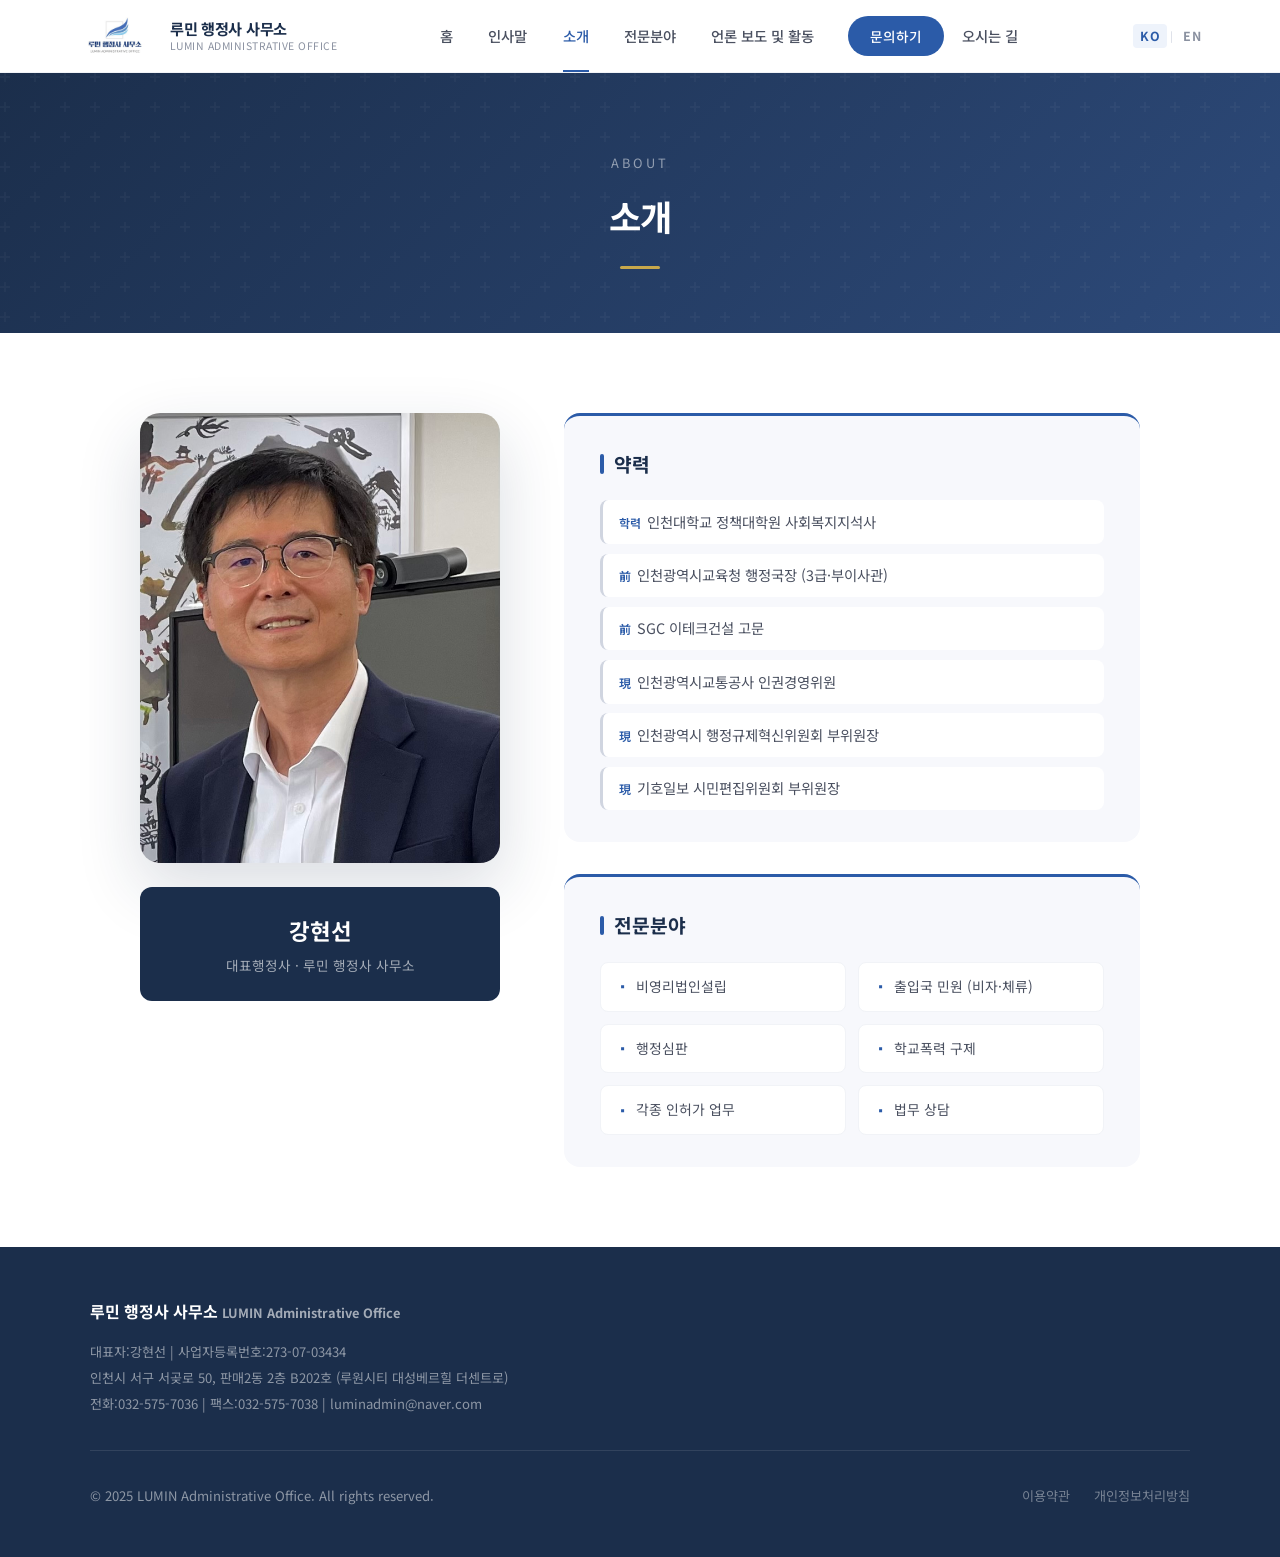
==== about.html @ 92b618f4 "Add files via upload" ====
<!DOCTYPE html><html lang="ko"><head><meta charset="UTF-8"><meta name="viewport" content="width=device-width,initial-scale=1.0">
<title>소개 — 루민 행정사 사무소</title><link rel="stylesheet" href="style.css">
<style>.lang-sw{display:flex;align-items:center;gap:3px;margin-left:.8rem}.lang-btn{background:none;border:none;cursor:pointer;font-family:'Noto Sans KR',sans-serif;font-size:.78rem;font-weight:700;letter-spacing:1px;color:var(--gray-500);padding:.2rem .4rem;border-radius:4px;transition:all .2s}.lang-btn:hover,.lang-btn.active{color:var(--blue);background:var(--blue-light)}.lang-div{color:var(--gray-300);font-size:.65rem}
.ab-sect{padding:5rem 2rem}.ab-inner{max-width:1000px;margin:0 auto}
.ab-grid{display:grid;grid-template-columns:360px 1fr;gap:4rem;align-items:start}
.ph-col{position:sticky;top:100px}
.ceo-photo{width:100%;border-radius:20px;box-shadow:0 24px 64px rgba(27,46,75,.16);display:block}
.ceo-nm{margin-top:1.5rem;text-align:center;padding:1.5rem;background:var(--navy);border-radius:12px;color:#fff}
.ceo-nm-name{font-size:1.4rem;font-weight:700}
.ceo-nm-pos{font-size:.85rem;color:rgba(255,255,255,.6);margin-top:.3rem}
.info-col{display:flex;flex-direction:column;gap:2rem}
.ib{background:var(--off-white);border-radius:16px;padding:2rem 2.25rem;border-top:3px solid var(--blue)}
.ib h3{font-size:1.2rem;font-weight:700;color:var(--navy);margin-bottom:1.25rem;display:flex;align-items:center;gap:.6rem}
.ib h3::before{content:'';display:inline-block;width:4px;height:1.2rem;background:var(--blue);border-radius:2px}
.cl{list-style:none;display:flex;flex-direction:column;gap:.6rem}
.cl li{padding:.6rem .75rem .6rem 1rem;background:#fff;border-radius:8px;font-size:.9rem;color:var(--gray-700);border-left:3px solid var(--gray-300);transition:border-color .2s}
.cl li:hover{border-left-color:var(--blue)}
.cl li .badge{font-size:.75rem;font-weight:600;color:var(--blue);margin-right:.4rem}
.sp-grid{display:grid;grid-template-columns:1fr 1fr;gap:.75rem}
.sp-item{background:#fff;border-radius:8px;padding:.75rem 1rem;font-size:.87rem;color:var(--gray-700);border:1px solid var(--gray-100);display:flex;align-items:center;gap:.5rem}
.sp-item::before{content:'▪';color:var(--blue);font-size:.7rem}
@media(max-width:900px){.ab-grid{grid-template-columns:1fr}.ph-col{position:static;max-width:320px;margin:0 auto}.sp-grid{grid-template-columns:1fr}}
</style></head><body>
<header class="header" id="header"><nav class="nav-wrap">
<a href="index.html" class="logo-link"><img src="[data-uri]" alt="루민" class="logo-img"><span class="logo-text">루민 행정사 사무소<span class="logo-sub">LUMIN ADMINISTRATIVE OFFICE</span></span></a>
<ul class="nav-list" id="navList"><li><a href="index.html" data-ko="홈" data-en="Home">홈</a></li>
<li><a href="greeting.html" data-ko="인사말" data-en="Greeting">인사말</a></li>
<li><a href="about.html" class="active" data-ko="소개" data-en="About">소개</a></li>
<li><a href="services.html" data-ko="전문분야" data-en="Services">전문분야</a></li>
<li><a href="news.html" data-ko="언론 보도 및 활동" data-en="News & Activities">언론 보도 및 활동</a></li>
<li><a href="contact.html" class="nav-cta" data-ko="문의하기" data-en="Contact">문의하기</a></li>
<li><a href="location.html" data-ko="오시는 길" data-en="Location">오시는 길</a></li>
</ul>
<div class="lang-sw"><button class="lang-btn active" data-lang="ko" onclick="setLang('ko')">KO</button><span class="lang-div">|</span><button class="lang-btn" data-lang="en" onclick="setLang('en')">EN</button></div>
<button class="mobile-btn" id="mobileBtn"><span></span><span></span><span></span></button>
</nav></header>
<div class="page-hero"><p class="page-hero-label">ABOUT</p><h1 data-ko="소개" data-en="About">소개</h1><div class="page-hero-line"></div></div>
<section class="ab-sect"><div class="ab-inner"><div class="ab-grid">
<div class="ph-col">
  <img src="[data-uri]" alt="강현선 대표행정사" class="ceo-photo">
  <div class="ceo-nm">
    <div class="ceo-nm-name" data-ko="강현선" data-en="Kang Hyeon-seon">강현선</div>
    <div class="ceo-nm-pos" data-ko="대표행정사 · 루민 행정사 사무소" data-en="Chief Administrative Officer · LUMIN Administrative Office">대표행정사 · 루민 행정사 사무소</div>
  </div>
</div>
<div class="info-col">
  <div class="ib">
    <h3 data-ko="약력" data-en="Career">약력</h3>
    <ul class="cl">
      <li><span class="badge" data-ko="학력" data-en="Edu">학력</span><span data-ko="인천대학교 정책대학원 사회복지지석사" data-en="M.S. in Social Welfare, Graduate School of Policy, Incheon National University">인천대학교 정책대학원 사회복지지석사</span></li>
      <li><span class="badge" data-ko="前" data-en="Former">前</span><span data-ko="인천광역시교육청 행정국장 (3급·부이사관)" data-en="Director of Administration, Incheon Metropolitan Office of Education (Grade 3)">인천광역시교육청 행정국장 (3급·부이사관)</span></li>
      <li><span class="badge" data-ko="前" data-en="Former">前</span><span data-ko="SGC 이테크건설 고문" data-en="Advisor, SGC E&amp;C Co., Ltd.">SGC 이테크건설 고문</span></li>
      <li><span class="badge" data-ko="現" data-en="Current">現</span><span data-ko="인천광역시교통공사 인권경영위원" data-en="Member, Human Rights Management Committee, Incheon Transit Corporation">인천광역시교통공사 인권경영위원</span></li>
      <li><span class="badge" data-ko="現" data-en="Current">現</span><span data-ko="인천광역시 행정규제혁신위원회 부위원장" data-en="Vice Chair, Incheon Metropolitan City Administrative Regulatory Reform Committee">인천광역시 행정규제혁신위원회 부위원장</span></li>
      <li><span class="badge" data-ko="現" data-en="Current">現</span><span data-ko="기호일보 시민편집위원회 부위원장" data-en="Vice Chair, Citizen Editorial Committee, Kiho Ilbo">기호일보 시민편집위원회 부위원장</span></li>
    </ul>
  </div>
  <div class="ib">
    <h3 data-ko="전문분야" data-en="Expertise">전문분야</h3>
    <div class="sp-grid">
      <div class="sp-item" data-ko="비영리법인설립" data-en="Non-Profit Corporation Setup">비영리법인설립</div>
      <div class="sp-item" data-ko="출입국 민원 (비자·체류)" data-en="Immigration Affairs (Visa &amp; Residency)">출입국 민원 (비자·체류)</div>
      <div class="sp-item" data-ko="행정심판" data-en="Administrative Appeals">행정심판</div>
      <div class="sp-item" data-ko="학교폭력 구제" data-en="School Violence Relief">학교폭력 구제</div>
      <div class="sp-item" data-ko="각종 인허가 업무" data-en="Permits &amp; Licenses">각종 인허가 업무</div>
      <div class="sp-item" data-ko="법무 상담" data-en="Legal Consultation">법무 상담</div>
    </div>
  </div>
</div>
</div></div></section>
<footer class="footer"><div class="footer-wrap"><div>
<div class="footer-logo">루민 행정사 사무소 <span style="font-size:.8rem;opacity:.6">LUMIN Administrative Office</span></div>
<div><span data-ko="대표자" data-en="CEO">대표자</span>:강현선&nbsp;|&nbsp;<span data-ko="사업자등록번호" data-en="Business Reg.">사업자등록번호</span>:273-07-03434</div>
<div>인천시 서구 서곶로 50, 판매2동 2층 B202호 (루원시티 대성베르힐 더센트로)</div>
<div><span data-ko="전화" data-en="Tel">전화</span>:032-575-7036&nbsp;|&nbsp;<span data-ko="팩스" data-en="Fax">팩스</span>:032-575-7038&nbsp;|&nbsp;luminadmin@naver.com</div>
</div></div>
<div class="footer-bottom"><span>© 2025 LUMIN Administrative Office. All rights reserved.</span>
<div class="footer-links"><a href="#" data-ko="이용약관" data-en="Terms of Use">이용약관</a><a href="#" data-ko="개인정보처리방침" data-en="Privacy Policy">개인정보처리방침</a></div></div></footer><script>var _lang=sessionStorage.getItem('lang')||'ko';
function setLang(lang){_lang=lang;sessionStorage.setItem('lang',lang);
document.querySelectorAll('[data-ko]').forEach(function(el){el.textContent=lang==='en'?(el.getAttribute('data-en')||el.getAttribute('data-ko')):el.getAttribute('data-ko');});
document.querySelectorAll('[data-ko-ph]').forEach(function(el){el.placeholder=lang==='en'?(el.getAttribute('data-en-ph')||''):el.getAttribute('data-ko-ph');});
document.querySelectorAll('.lang-btn').forEach(function(btn){btn.classList.toggle('active',btn.dataset.lang===lang);});
document.documentElement.lang=lang==='ko'?'ko':'en';}
document.addEventListener('DOMContentLoaded',function(){setLang(_lang);});
const _hdr=document.getElementById('header');const _mb=document.getElementById('mobileBtn');
if(_mb)_mb.addEventListener('click',function(){document.getElementById('navList').classList.toggle('open');});
window.addEventListener('scroll',function(){_hdr.classList.toggle('scrolled',window.scrollY>10);});</script>
</body></html>
---- style.css ----
@import url('https://fonts.googleapis.com/css2?family=Noto+Sans+KR:wght@300;400;500;600;700;900&family=Cormorant+Garamond:ital,wght@0,400;0,600;1,400&display=swap');

:root {
  --navy: #1B2E4B;
  --blue: #2B5BA8;
  --blue-mid: #3A6EC0;
  --blue-light: #EEF3FB;
  --gold: #C8A84B;
  --white: #FFFFFF;
  --off-white: #F7F8FC;
  --gray-100: #F1F3F7;
  --gray-300: #D0D5E0;
  --gray-500: #8A91A0;
  --gray-700: #4A5060;
  --text: #1E2330;
  --radius: 12px;
  --shadow-sm: 0 2px 12px rgba(27,46,75,0.07);
  --shadow-md: 0 8px 32px rgba(27,46,75,0.12);
  --shadow-lg: 0 20px 60px rgba(27,46,75,0.16);
  --transition: 0.3s cubic-bezier(0.4, 0, 0.2, 1);
}

*, *::before, *::after { margin: 0; padding: 0; box-sizing: border-box; }

html { scroll-behavior: smooth; }

body {
  font-family: 'Noto Sans KR', sans-serif;
  color: var(--text);
  background: var(--white);
  line-height: 1.7;
  -webkit-font-smoothing: antialiased;
}

a { text-decoration: none; color: inherit; }

/* ── HEADER ── */
.header {
  position: fixed; top: 0; left: 0; right: 0; z-index: 900;
  background: rgba(255,255,255,0.97);
  backdrop-filter: blur(16px);
  border-bottom: 1px solid var(--gray-100);
  transition: box-shadow var(--transition);
}
.header.scrolled { box-shadow: var(--shadow-sm); }

.nav-wrap {
  max-width: 1200px; margin: 0 auto;
  padding: 0 2rem;
  display: flex; align-items: center; justify-content: space-between;
  height: 72px;
}

.logo-link {
  display: flex; align-items: center; gap: 10px;
}
.logo-img { height: 38px; width: auto; }
.logo-text {
  font-size: 0.95rem; font-weight: 700;
  color: var(--navy); letter-spacing: -0.3px;
  line-height: 1.3;
}
.logo-sub {
  display: block; font-size: 0.65rem; font-weight: 400;
  color: var(--gray-500); letter-spacing: 0.5px;
}

.nav-list {
  display: flex; align-items: center; gap: 0; list-style: none;
}
.nav-list a {
  display: block; padding: 0 1.1rem;
  font-size: 0.9rem; font-weight: 500;
  color: var(--gray-700);
  transition: color var(--transition);
  position: relative; height: 72px; line-height: 72px;
}
.nav-list a::after {
  content: ''; position: absolute; bottom: 0; left: 1.1rem; right: 1.1rem;
  height: 2px; background: var(--blue);
  transform: scaleX(0); transition: transform var(--transition);
}
.nav-list a:hover, .nav-list a.active { color: var(--blue); }
.nav-list a:hover::after, .nav-list a.active::after { transform: scaleX(1); }

/* CTA button in nav */
.nav-cta {
  margin-left: 1rem;
  background: var(--blue) !important;
  color: var(--white) !important;
  padding: 0 1.4rem !important;
  height: 40px !important; line-height: 40px !important;
  border-radius: 20px !important;
  font-size: 0.85rem !important;
  transition: background var(--transition), transform var(--transition) !important;
}
.nav-cta::after { display: none !important; }
.nav-cta:hover { background: var(--navy) !important; transform: translateY(-1px) !important; }

/* Mobile toggle */
.mobile-btn {
  display: none; background: none; border: none;
  cursor: pointer; flex-direction: column; gap: 5px; padding: 4px;
}
.mobile-btn span {
  display: block; width: 24px; height: 2px;
  background: var(--navy); border-radius: 2px;
  transition: var(--transition);
}

/* ── PAGE HERO ── */
.page-hero {
  margin-top: 72px;
  background: linear-gradient(135deg, var(--navy) 0%, #2d4a7a 100%);
  padding: 5rem 2rem 4rem;
  text-align: center;
  position: relative; overflow: hidden;
}
.page-hero::before {
  content: '';
  position: absolute; inset: 0;
  background: url("data:image/svg+xml,%3Csvg width='60' height='60' viewBox='0 0 60 60' xmlns='http://www.w3.org/2000/svg'%3E%3Cg fill='none' fill-rule='evenodd'%3E%3Cg fill='%23ffffff' fill-opacity='0.03'%3E%3Cpath d='M36 34v-4h-2v4h-4v2h4v4h2v-4h4v-2h-4zm0-30V0h-2v4h-4v2h4v4h2V6h4V4h-4zM6 34v-4H4v4H0v2h4v4h2v-4h4v-2H6zM6 4V0H4v4H0v2h4v4h2V6h4V4H6z'/%3E%3C/g%3E%3C/g%3E%3C/svg%3E");
}
.page-hero-label {
  font-size: 0.8rem; letter-spacing: 3px; text-transform: uppercase;
  color: rgba(255,255,255,0.5); margin-bottom: 0.75rem;
}
.page-hero h1 {
  font-size: 2.2rem; font-weight: 700;
  color: var(--white); letter-spacing: -0.5px;
}
.page-hero-line {
  width: 40px; height: 3px;
  background: var(--gold);
  margin: 1.25rem auto 0; border-radius: 2px;
}

/* ── MAIN CONTAINER ── */
.container { max-width: 1100px; margin: 0 auto; padding: 0 2rem; }
.section { padding: 5rem 0; }
.section + .section { border-top: 1px solid var(--gray-100); }

.section-label {
  font-size: 0.75rem; letter-spacing: 3px; text-transform: uppercase;
  color: var(--blue); font-weight: 600; margin-bottom: 0.75rem;
}
.section-title {
  font-size: 1.9rem; font-weight: 700;
  color: var(--navy); letter-spacing: -0.5px; line-height: 1.3;
}
.section-desc {
  margin-top: 1rem; color: var(--gray-500); font-size: 1rem;
}

/* ── FOOTER ── */
.footer {
  background: var(--navy);
  color: rgba(255,255,255,0.5);
  padding: 3rem 2rem;
  font-size: 0.82rem;
  line-height: 2;
}
.footer-wrap {
  max-width: 1100px; margin: 0 auto;
  display: flex; flex-wrap: wrap;
  justify-content: space-between; align-items: flex-start;
  gap: 2rem;
}
.footer-logo { color: var(--white); font-weight: 700; font-size: 1rem; margin-bottom: 0.75rem; }
.footer-icons { display: flex; gap: 1rem; margin-top: 1rem; }
.footer-icons a {
  width: 36px; height: 36px; border-radius: 50%;
  border: 1px solid rgba(255,255,255,0.2);
  display: flex; align-items: center; justify-content: center;
  color: rgba(255,255,255,0.5); font-size: 0.9rem;
  transition: var(--transition);
}
.footer-icons a:hover { border-color: rgba(255,255,255,0.6); color: var(--white); }
.footer-bottom {
  max-width: 1100px; margin: 2rem auto 0;
  padding-top: 2rem; border-top: 1px solid rgba(255,255,255,0.1);
  display: flex; justify-content: space-between; flex-wrap: wrap; gap: 1rem;
}
.footer-links { display: flex; gap: 1.5rem; }
.footer-links a { color: rgba(255,255,255,0.4); transition: color var(--transition); }
.footer-links a:hover { color: var(--white); }

/* ── BUTTONS ── */
.btn {
  display: inline-flex; align-items: center; gap: 0.5rem;
  padding: 0.85rem 2rem; border-radius: 6px;
  font-weight: 600; font-size: 0.9rem;
  cursor: pointer; border: none;
  transition: all var(--transition); text-decoration: none;
}
.btn-primary { background: var(--blue); color: var(--white); }
.btn-primary:hover { background: var(--navy); transform: translateY(-2px); box-shadow: var(--shadow-md); }
.btn-outline { background: transparent; color: var(--blue); border: 2px solid var(--blue); }
.btn-outline:hover { background: var(--blue-light); }

/* ── CARD ── */
.card {
  background: var(--white);
  border: 1px solid var(--gray-100);
  border-radius: var(--radius);
  padding: 2rem;
  transition: all var(--transition);
}
.card:hover { box-shadow: var(--shadow-md); transform: translateY(-4px); }

/* ── DIVIDER ── */
.divider { height: 1px; background: var(--gray-100); margin: 0; }

/* ── RESPONSIVE ── */
@media (max-width: 768px) {
  .nav-list {
    position: fixed; top: 72px; left: 0; right: 0; bottom: 0;
    background: var(--white);
    flex-direction: column; align-items: flex-start;
    padding: 2rem;
    gap: 0; overflow-y: auto;
    transform: translateX(-100%); transition: transform var(--transition);
  }
  .nav-list.open { transform: translateX(0); }
  .nav-list a { height: auto; line-height: 1; padding: 1rem 0; font-size: 1rem; }
  .nav-list a::after { bottom: 0; left: 0; right: auto; width: 0; }
  .nav-cta { margin-left: 0 !important; margin-top: 1rem; }
  .mobile-btn { display: flex; }
  .page-hero h1 { font-size: 1.7rem; }
  .section-title { font-size: 1.5rem; }
}
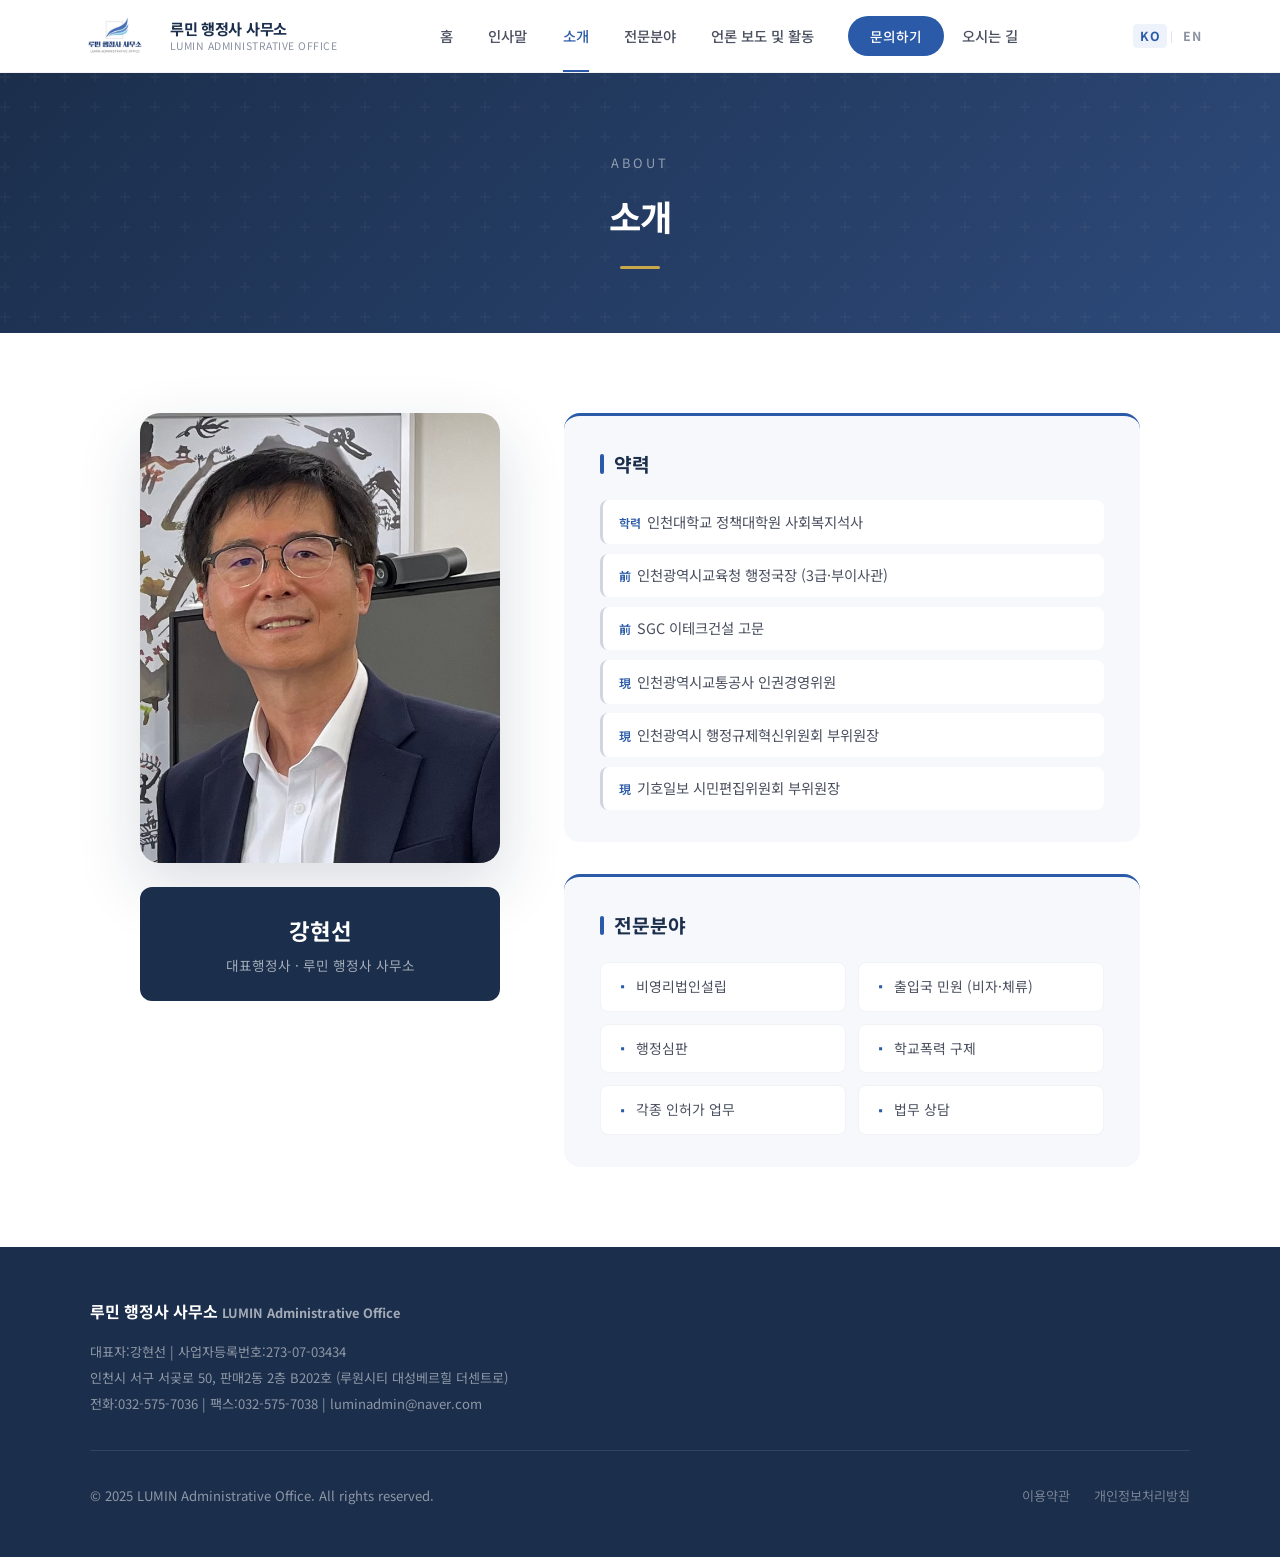
==== commit dca11adc: "Add files via upload" ====
--- a/about.html
+++ b/about.html
@@ -47,7 +47,7 @@
   <div class="ib">
     <h3 data-ko="약력" data-en="Career">약력</h3>
     <ul class="cl">
-      <li><span class="badge" data-ko="학력" data-en="Edu">학력</span><span data-ko="인천대학교 정책대학원 사회복지지석사" data-en="M.S. in Social Welfare, Graduate School of Policy, Incheon National University">인천대학교 정책대학원 사회복지지석사</span></li>
+      <li><span class="badge" data-ko="학력" data-en="Edu">학력</span><span data-ko="인천대학교 정책대학원 사회복지석사" data-en="M.S. in Social Welfare, Graduate School of Policy, Incheon National University">인천대학교 정책대학원 사회복지석사</span></li>
       <li><span class="badge" data-ko="前" data-en="Former">前</span><span data-ko="인천광역시교육청 행정국장 (3급·부이사관)" data-en="Director of Administration, Incheon Metropolitan Office of Education (Grade 3)">인천광역시교육청 행정국장 (3급·부이사관)</span></li>
       <li><span class="badge" data-ko="前" data-en="Former">前</span><span data-ko="SGC 이테크건설 고문" data-en="Advisor, SGC E&amp;C Co., Ltd.">SGC 이테크건설 고문</span></li>
       <li><span class="badge" data-ko="現" data-en="Current">現</span><span data-ko="인천광역시교통공사 인권경영위원" data-en="Member, Human Rights Management Committee, Incheon Transit Corporation">인천광역시교통공사 인권경영위원</span></li>
@@ -61,7 +61,7 @@
       <div class="sp-item" data-ko="비영리법인설립" data-en="Non-Profit Corporation Setup">비영리법인설립</div>
       <div class="sp-item" data-ko="출입국 민원 (비자·체류)" data-en="Immigration Affairs (Visa &amp; Residency)">출입국 민원 (비자·체류)</div>
       <div class="sp-item" data-ko="행정심판" data-en="Administrative Appeals">행정심판</div>
-      <div class="sp-item" data-ko="학교폭력 구제" data-en="School Violence Relief">학교폭력 구제</div>
+      <div class="sp-item" data-ko="학교폭력 구제" data-en="School Violence Prevention and Support">학교폭력 구제</div>
       <div class="sp-item" data-ko="각종 인허가 업무" data-en="Permits &amp; Licenses">각종 인허가 업무</div>
       <div class="sp-item" data-ko="법무 상담" data-en="Legal Consultation">법무 상담</div>
     </div>
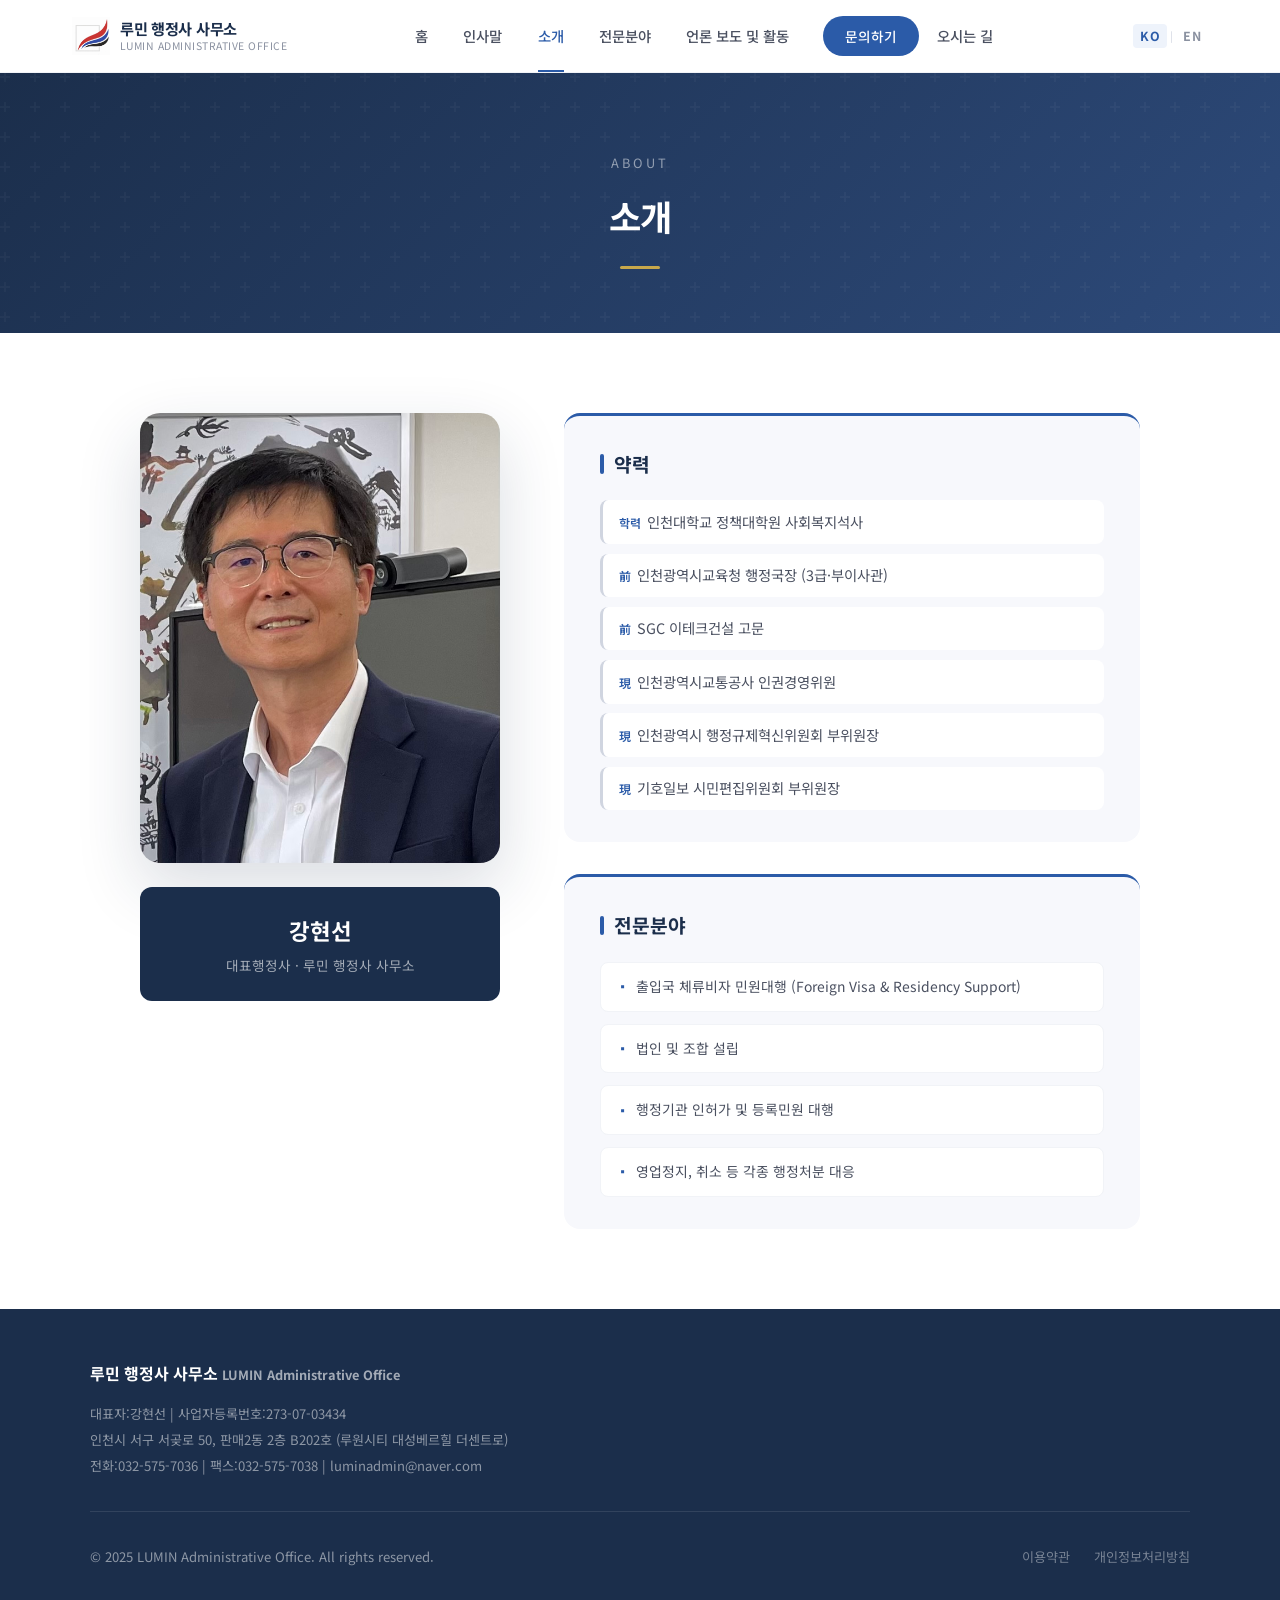
==== commit 57d671f8: "Add files via upload" ====
--- a/about.html
+++ b/about.html
@@ -16,13 +16,13 @@
 .cl li{padding:.6rem .75rem .6rem 1rem;background:#fff;border-radius:8px;font-size:.9rem;color:var(--gray-700);border-left:3px solid var(--gray-300);transition:border-color .2s}
 .cl li:hover{border-left-color:var(--blue)}
 .cl li .badge{font-size:.75rem;font-weight:600;color:var(--blue);margin-right:.4rem}
-.sp-grid{display:grid;grid-template-columns:1fr 1fr;gap:.75rem}
+.sp-grid{display:grid;grid-template-columns:1fr;gap:.75rem}
 .sp-item{background:#fff;border-radius:8px;padding:.75rem 1rem;font-size:.87rem;color:var(--gray-700);border:1px solid var(--gray-100);display:flex;align-items:center;gap:.5rem}
 .sp-item::before{content:'▪';color:var(--blue);font-size:.7rem}
 @media(max-width:900px){.ab-grid{grid-template-columns:1fr}.ph-col{position:static;max-width:320px;margin:0 auto}.sp-grid{grid-template-columns:1fr}}
 </style></head><body>
 <header class="header" id="header"><nav class="nav-wrap">
-<a href="index.html" class="logo-link"><img src="[data-uri]" alt="루민" class="logo-img"><span class="logo-text">루민 행정사 사무소<span class="logo-sub">LUMIN ADMINISTRATIVE OFFICE</span></span></a>
+<a href="index.html" class="logo-link"><img src="[data-uri]" alt="루민" class="logo-img"><span class="logo-text">루민 행정사 사무소<span class="logo-sub">LUMIN ADMINISTRATIVE OFFICE</span></span></a>
 <ul class="nav-list" id="navList"><li><a href="index.html" data-ko="홈" data-en="Home">홈</a></li>
 <li><a href="greeting.html" data-ko="인사말" data-en="Greeting">인사말</a></li>
 <li><a href="about.html" class="active" data-ko="소개" data-en="About">소개</a></li>
@@ -58,12 +58,12 @@
   <div class="ib">
     <h3 data-ko="전문분야" data-en="Expertise">전문분야</h3>
     <div class="sp-grid">
-      <div class="sp-item" data-ko="비영리법인설립" data-en="Non-Profit Corporation Setup">비영리법인설립</div>
-      <div class="sp-item" data-ko="출입국 민원 (비자·체류)" data-en="Immigration Affairs (Visa &amp; Residency)">출입국 민원 (비자·체류)</div>
-      <div class="sp-item" data-ko="행정심판" data-en="Administrative Appeals">행정심판</div>
-      <div class="sp-item" data-ko="학교폭력 구제" data-en="School Violence Prevention and Support">학교폭력 구제</div>
-      <div class="sp-item" data-ko="각종 인허가 업무" data-en="Permits &amp; Licenses">각종 인허가 업무</div>
-      <div class="sp-item" data-ko="법무 상담" data-en="Legal Consultation">법무 상담</div>
+<div class="sp-item" data-ko="출입국 체류비자 민원대행 (Foreign Visa &amp; Residency Support)" data-en="Immigration &amp; Residency Visa Affairs (Foreign Visa &amp; Residency Support)">출입국 체류비자 민원대행 (Foreign Visa &amp; Residency Support)</div>
+<div class="sp-item" data-ko="법인 및 조합 설립" data-en="Corporate &amp; Cooperative Establishment">법인 및 조합 설립</div>
+<div class="sp-item" data-ko="행정기관 인허가 및 등록민원 대행" data-en="Government Permits, Licensing &amp; Registration">행정기관 인허가 및 등록민원 대행</div>
+<div class="sp-item" data-ko="영업정지, 취소 등 각종 행정처분 대응" data-en="Response to Administrative Dispositions (Business Suspension, Revocation, etc.)">영업정지, 취소 등 각종 행정처분 대응</div>
+</div>
+    </div>
     </div>
   </div>
 </div>
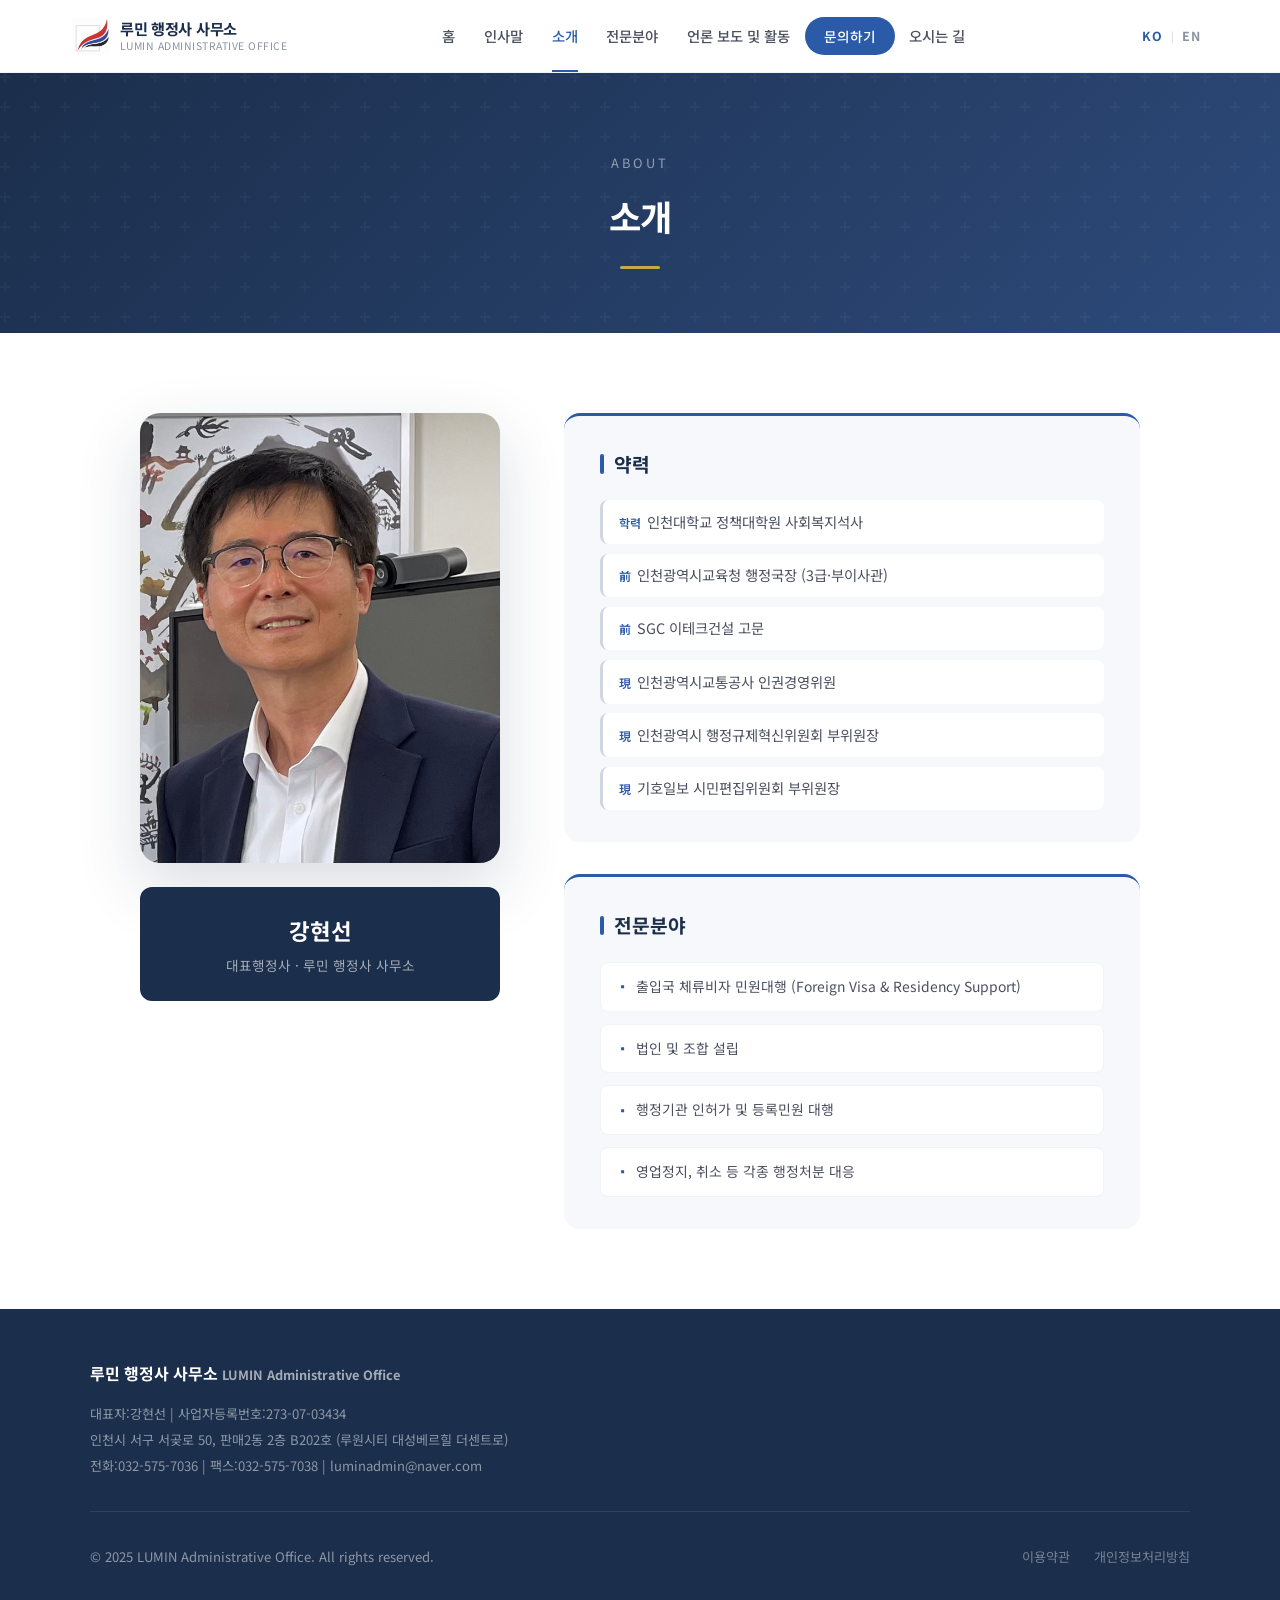
==== commit 7bca8a5f: "Add files via upload" ====
--- a/about.html
+++ b/about.html
@@ -1,7 +1,6 @@
 <!DOCTYPE html><html lang="ko"><head><meta charset="UTF-8"><meta name="viewport" content="width=device-width,initial-scale=1.0">
 <title>소개 — 루민 행정사 사무소</title><link rel="stylesheet" href="style.css">
-<style>.lang-sw{display:flex;align-items:center;gap:3px;margin-left:.8rem}.lang-btn{background:none;border:none;cursor:pointer;font-family:'Noto Sans KR',sans-serif;font-size:.78rem;font-weight:700;letter-spacing:1px;color:var(--gray-500);padding:.2rem .4rem;border-radius:4px;transition:all .2s}.lang-btn:hover,.lang-btn.active{color:var(--blue);background:var(--blue-light)}.lang-div{color:var(--gray-300);font-size:.65rem}
-.ab-sect{padding:5rem 2rem}.ab-inner{max-width:1000px;margin:0 auto}
+<style>.ab-sect{padding:5rem 2rem}.ab-inner{max-width:1000px;margin:0 auto}
 .ab-grid{display:grid;grid-template-columns:360px 1fr;gap:4rem;align-items:start}
 .ph-col{position:sticky;top:100px}
 .ceo-photo{width:100%;border-radius:20px;box-shadow:0 24px 64px rgba(27,46,75,.16);display:block}
@@ -20,6 +19,24 @@
 .sp-item{background:#fff;border-radius:8px;padding:.75rem 1rem;font-size:.87rem;color:var(--gray-700);border:1px solid var(--gray-100);display:flex;align-items:center;gap:.5rem}
 .sp-item::before{content:'▪';color:var(--blue);font-size:.7rem}
 @media(max-width:900px){.ab-grid{grid-template-columns:1fr}.ph-col{position:static;max-width:320px;margin:0 auto}.sp-grid{grid-template-columns:1fr}}
+
+/* ── nav 위치 고정 ── */
+.nav-wrap{display:flex;align-items:center;height:72px;padding:0 2rem;max-width:1200px;margin:0 auto}
+.logo-link{flex-shrink:0}
+.nav-list{display:flex;align-items:center;gap:0;list-style:none;flex:1;justify-content:center}
+.nav-list a{white-space:nowrap;padding:0 0.9rem;height:72px;line-height:72px;display:block;font-size:.9rem;font-weight:500;color:var(--gray-700);transition:color .3s;position:relative;text-decoration:none}
+.nav-list a::after{content:'';position:absolute;bottom:0;left:.9rem;right:.9rem;height:2px;background:var(--blue);transform:scaleX(0);transition:transform .3s}
+.nav-list a:hover,.nav-list a.active{color:var(--blue)}
+.nav-list a:hover::after,.nav-list a.active::after{transform:scaleX(1)}
+.nav-cta{flex-shrink:0;margin-left:0;background:var(--blue)!important;color:var(--white)!important;padding:0 1.2rem!important;height:38px!important;line-height:38px!important;border-radius:20px!important;font-size:.85rem!important;transition:background .3s,transform .3s!important;white-space:nowrap}
+.nav-cta::after{display:none!important}
+.nav-cta:hover{background:var(--navy)!important;transform:translateY(-1px)!important}
+.lang-sw{display:flex;align-items:center;gap:4px;flex-shrink:0;margin-left:1rem;width:4.5rem;justify-content:center;position:relative;z-index:10}
+.lang-btn{background:none;border:none;cursor:pointer;font-family:'Noto Sans KR',sans-serif;font-size:.78rem;font-weight:700;letter-spacing:1px;color:var(--gray-500);padding:.2rem 0;border-radius:4px;transition:color .2s;width:1.8rem;text-align:center}
+.lang-btn:hover{color:var(--blue)}
+.lang-btn.active{color:var(--blue)}
+.lang-div{color:var(--gray-300);font-size:.65rem}
+
 </style></head><body>
 <header class="header" id="header"><nav class="nav-wrap">
 <a href="index.html" class="logo-link"><img src="[data-uri]" alt="루민" class="logo-img"><span class="logo-text">루민 행정사 사무소<span class="logo-sub">LUMIN ADMINISTRATIVE OFFICE</span></span></a>
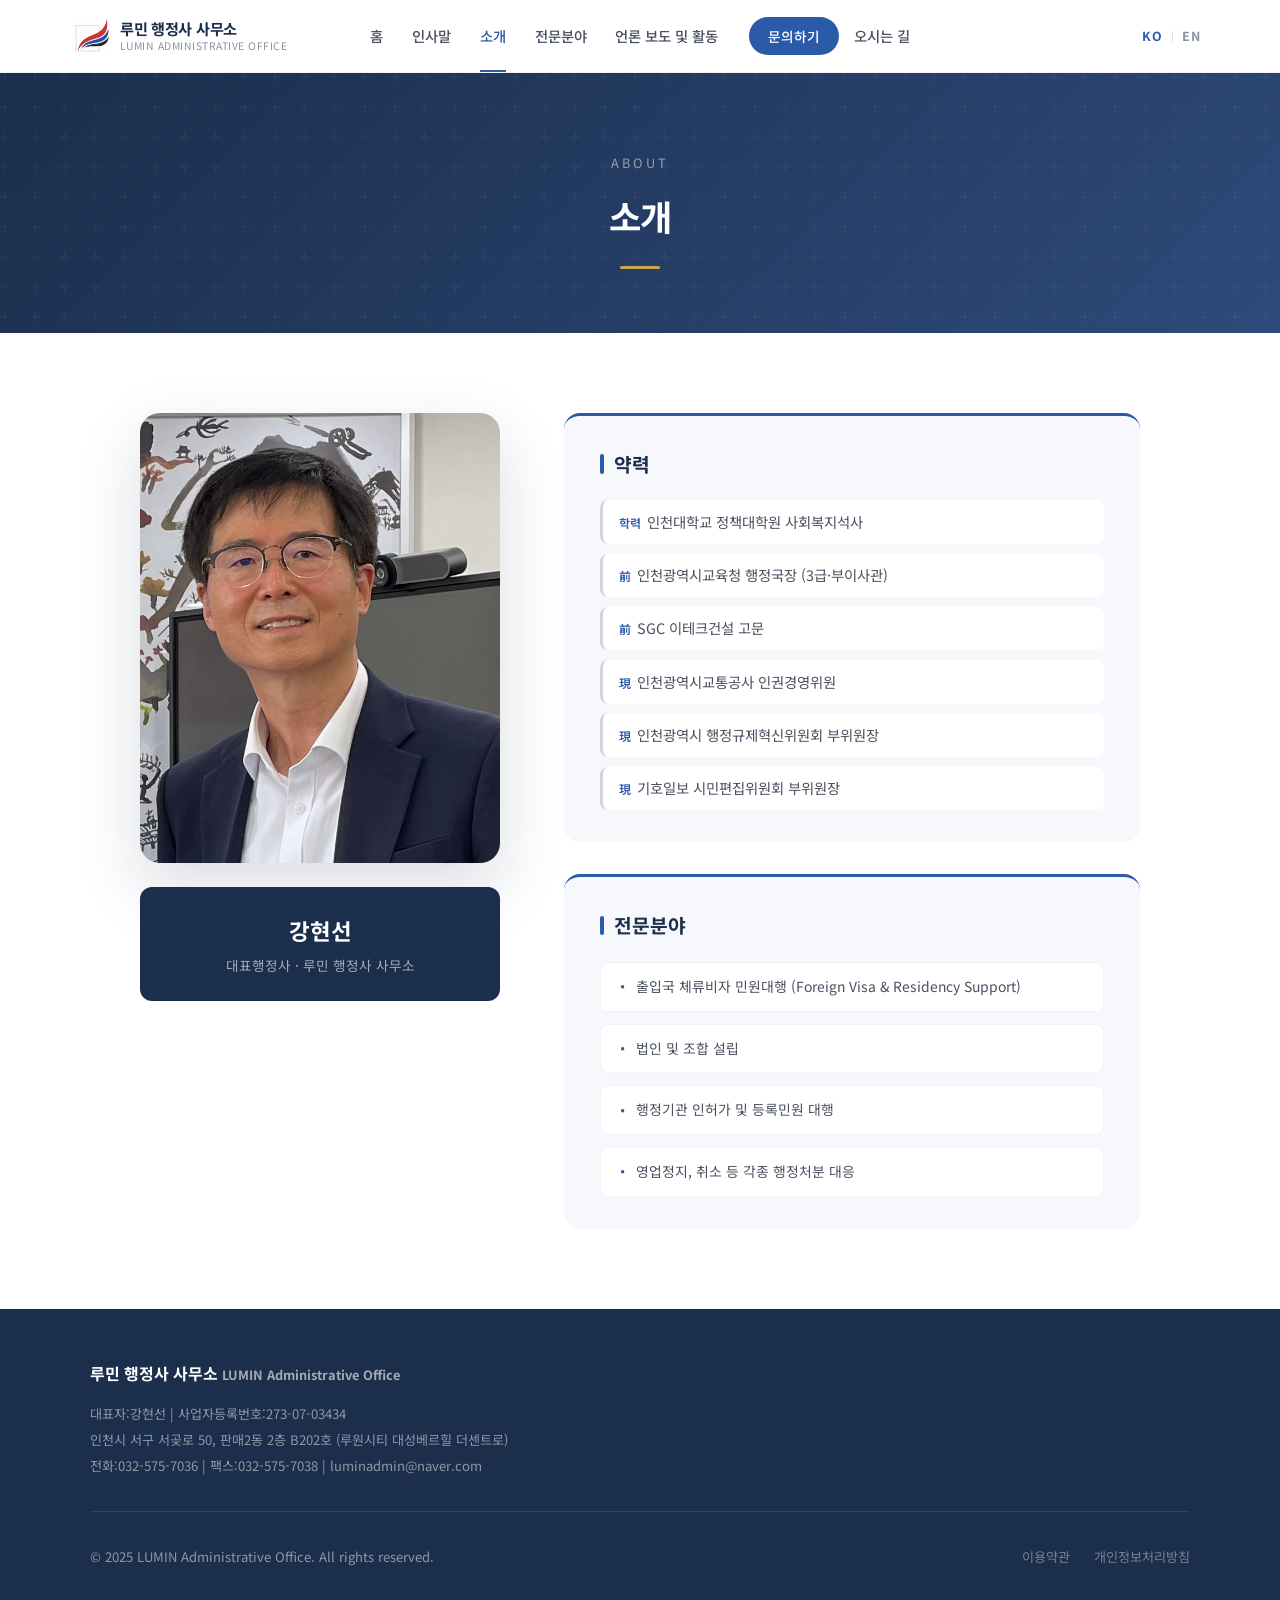
==== commit 7d2b7832: "Add files via upload" ====
--- a/about.html
+++ b/about.html
@@ -20,44 +20,122 @@
 .sp-item::before{content:'▪';color:var(--blue);font-size:.7rem}
 @media(max-width:900px){.ab-grid{grid-template-columns:1fr}.ph-col{position:static;max-width:320px;margin:0 auto}.sp-grid{grid-template-columns:1fr}}
 
-/* ── nav 위치 고정 ── */
-.nav-wrap{display:flex;align-items:center;height:72px;padding:0 2rem;max-width:1200px;margin:0 auto}
-.logo-link{flex-shrink:0}
-.nav-list{display:flex;align-items:center;gap:0;list-style:none;flex:1;justify-content:center}
-.nav-list a{white-space:nowrap;padding:0 0.9rem;height:72px;line-height:72px;display:block;font-size:.9rem;font-weight:500;color:var(--gray-700);transition:color .3s;position:relative;text-decoration:none}
+/* ── NAV CSS ── */
+.nav-wrap{display:flex;align-items:center;height:72px;padding:0 2rem;max-width:1200px;margin:0 auto;position:relative}
+.logo-link{flex-shrink:0;z-index:2;text-decoration:none;display:flex;align-items:center;gap:10px}
+.logo-img{height:38px;width:auto}
+.logo-text{font-size:.95rem;font-weight:700;color:var(--navy);letter-spacing:-.3px;line-height:1.3}
+.logo-sub{display:block;font-size:.65rem;font-weight:400;color:var(--gray-500);letter-spacing:.5px}
+
+/* PC: 메뉴 중앙 고정 */
+.nav-list{position:absolute;left:50%;transform:translateX(-50%);display:flex;align-items:center;list-style:none;z-index:1}
+.nav-list a{white-space:nowrap;padding:0 .9rem;height:72px;line-height:72px;display:block;font-size:.9rem;font-weight:500;color:var(--gray-700);transition:color .3s;position:relative;text-decoration:none}
 .nav-list a::after{content:'';position:absolute;bottom:0;left:.9rem;right:.9rem;height:2px;background:var(--blue);transform:scaleX(0);transition:transform .3s}
 .nav-list a:hover,.nav-list a.active{color:var(--blue)}
 .nav-list a:hover::after,.nav-list a.active::after{transform:scaleX(1)}
-.nav-cta{flex-shrink:0;margin-left:0;background:var(--blue)!important;color:var(--white)!important;padding:0 1.2rem!important;height:38px!important;line-height:38px!important;border-radius:20px!important;font-size:.85rem!important;transition:background .3s,transform .3s!important;white-space:nowrap}
+.nav-cta{background:var(--blue)!important;color:#fff!important;padding:0 1.2rem!important;height:38px!important;line-height:38px!important;border-radius:20px!important;font-size:.85rem!important;white-space:nowrap;display:inline-block;transition:background .3s!important}
 .nav-cta::after{display:none!important}
-.nav-cta:hover{background:var(--navy)!important;transform:translateY(-1px)!important}
-.lang-sw{display:flex;align-items:center;gap:4px;flex-shrink:0;margin-left:1rem;width:4.5rem;justify-content:center;position:relative;z-index:10}
+.nav-cta:hover{background:var(--navy)!important}
+
+/* KO/EN */
+.lang-sw{display:flex;align-items:center;gap:4px;margin-left:auto;flex-shrink:0;z-index:2;width:4.5rem;justify-content:center}
 .lang-btn{background:none;border:none;cursor:pointer;font-family:'Noto Sans KR',sans-serif;font-size:.78rem;font-weight:700;letter-spacing:1px;color:var(--gray-500);padding:.2rem 0;border-radius:4px;transition:color .2s;width:1.8rem;text-align:center}
-.lang-btn:hover{color:var(--blue)}
-.lang-btn.active{color:var(--blue)}
+.lang-btn:hover,.lang-btn.active{color:var(--blue)}
 .lang-div{color:var(--gray-300);font-size:.65rem}
 
+/* 햄버거 버튼 - PC에서 숨김 */
+.mobile-btn{display:none;background:none;border:none;cursor:pointer;flex-direction:column;gap:5px;padding:6px;z-index:2;flex-shrink:0;margin-left:.5rem}
+.mobile-btn span{display:block;width:24px;height:2px;background:var(--navy);border-radius:2px;transition:all .3s}
+
+/* ── 모바일 (768px 이하) ── */
+@media(max-width:768px){
+  /* 햄버거 버튼 표시 */
+  .mobile-btn{display:flex!important}
+
+  /* 메뉴: 화면 전체 오버레이 */
+  .nav-list{
+    position:fixed!important;
+    top:72px;left:0;right:0;bottom:0;
+    width:100vw;height:calc(100vh - 72px);
+    transform:translateX(-100%)!important;
+    background:#fff;
+    flex-direction:column;align-items:stretch;
+    padding:0;gap:0;
+    overflow-y:auto;
+    transition:transform .3s ease;
+    z-index:500;
+  }
+  .nav-list.open{transform:translateX(0)!important}
+
+  /* 메뉴 항목: 크고 탭하기 쉽게 */
+  .nav-list li{border-bottom:1px solid var(--gray-100)}
+  .nav-list a{
+    height:auto!important;
+    line-height:1!important;
+    padding:1.4rem 2rem!important;
+    font-size:1.1rem!important;
+    font-weight:500!important;
+    white-space:normal!important;
+    display:block!important;
+    width:100%!important;
+  }
+  .nav-list a::after{display:none!important}
+  .nav-list a.active{color:var(--blue);background:var(--blue-light)}
+
+  /* 문의하기 - 다른 메뉴 항목과 동일하게 */
+  .nav-cta{
+    background:none!important;
+    color:var(--gray-700)!important;
+    padding:1.4rem 2rem!important;
+    height:auto!important;
+    line-height:1!important;
+    border-radius:0!important;
+    font-size:1.1rem!important;
+    font-weight:500!important;
+    text-align:left!important;
+    display:block!important;
+    width:100%!important;
+    margin:0!important;
+  }
+  .nav-cta:hover{background:none!important;transform:none!important;color:var(--blue)!important;}
+
+  /* PC nav 숨김 (absolute 포지션 해제됨) */
+  .nav-list{position:fixed!important;left:0!important;transform:translateX(-100%)!important}
+}
+
 </style></head><body>
-<header class="header" id="header"><nav class="nav-wrap">
-<a href="index.html" class="logo-link"><img src="[data-uri]" alt="루민" class="logo-img"><span class="logo-text">루민 행정사 사무소<span class="logo-sub">LUMIN ADMINISTRATIVE OFFICE</span></span></a>
-<ul class="nav-list" id="navList"><li><a href="index.html" data-ko="홈" data-en="Home">홈</a></li>
-<li><a href="greeting.html" data-ko="인사말" data-en="Greeting">인사말</a></li>
-<li><a href="about.html" class="active" data-ko="소개" data-en="About">소개</a></li>
-<li><a href="services.html" data-ko="전문분야" data-en="Services">전문분야</a></li>
-<li><a href="news.html" data-ko="언론 보도 및 활동" data-en="News & Activities">언론 보도 및 활동</a></li>
-<li><a href="contact.html" class="nav-cta" data-ko="문의하기" data-en="Contact">문의하기</a></li>
-<li><a href="location.html" data-ko="오시는 길" data-en="Location">오시는 길</a></li>
-</ul>
-<div class="lang-sw"><button class="lang-btn active" data-lang="ko" onclick="setLang('ko')">KO</button><span class="lang-div">|</span><button class="lang-btn" data-lang="en" onclick="setLang('en')">EN</button></div>
-<button class="mobile-btn" id="mobileBtn"><span></span><span></span><span></span></button>
-</nav></header>
+<header class="header" id="header">
+<nav class="nav-wrap">
+  <a href="index.html" class="logo-link">
+    <img src="[data-uri]" alt="루민 행정사 사무소" class="logo-img">
+    <span class="logo-text">루민 행정사 사무소<span class="logo-sub">LUMIN ADMINISTRATIVE OFFICE</span></span>
+  </a>
+  <ul class="nav-list" id="navList">
+    <li><a href="index.html" data-ko="홈" data-en="Home">홈</a></li>
+    <li><a href="greeting.html" data-ko="인사말" data-en="Greeting">인사말</a></li>
+    <li><a href="about.html" class="active" data-ko="소개" data-en="About">소개</a></li>
+    <li><a href="services.html" data-ko="전문분야" data-en="Services">전문분야</a></li>
+    <li><a href="news.html" data-ko="언론 보도 및 활동" data-en="News & Activities">언론 보도 및 활동</a></li>
+    <li><a href="contact.html" class="nav-cta" data-ko="문의하기" data-en="Contact">문의하기</a></li>
+    <li><a href="location.html" data-ko="오시는 길" data-en="Location">오시는 길</a></li>
+  </ul>
+  <div class="lang-sw">
+    <button class="lang-btn active" data-lang="ko" onclick="setLang('ko')">KO</button>
+    <span class="lang-div">|</span>
+    <button class="lang-btn" data-lang="en" onclick="setLang('en')">EN</button>
+  </div>
+  <button class="mobile-btn" id="mobileBtn" aria-label="메뉴">
+    <span></span><span></span><span></span>
+  </button>
+</nav>
+</header>
 <div class="page-hero"><p class="page-hero-label">ABOUT</p><h1 data-ko="소개" data-en="About">소개</h1><div class="page-hero-line"></div></div>
 <section class="ab-sect"><div class="ab-inner"><div class="ab-grid">
 <div class="ph-col">
   <img src="[data-uri]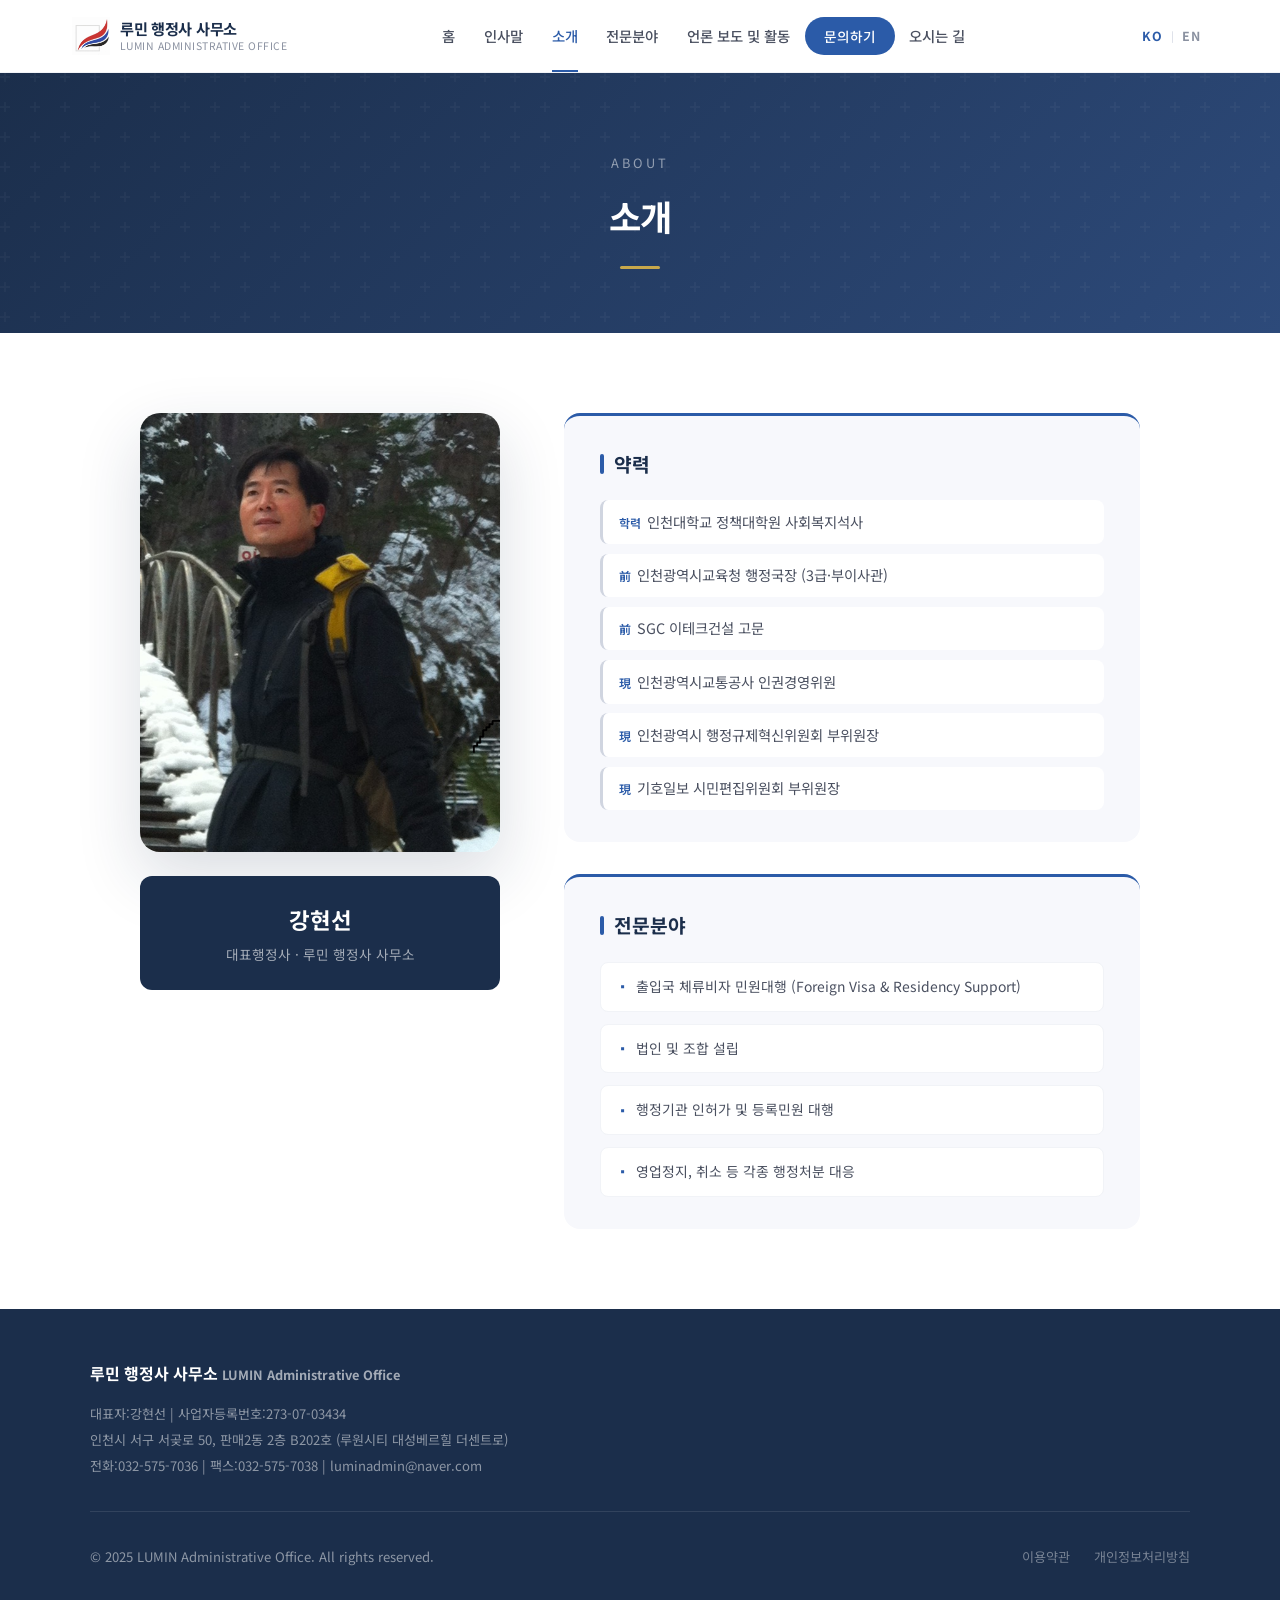
==== commit c811c750: "Add files via upload" ====
--- a/about.html
+++ b/about.html
@@ -20,122 +20,44 @@
 .sp-item::before{content:'▪';color:var(--blue);font-size:.7rem}
 @media(max-width:900px){.ab-grid{grid-template-columns:1fr}.ph-col{position:static;max-width:320px;margin:0 auto}.sp-grid{grid-template-columns:1fr}}
 
-/* ── NAV CSS ── */
-.nav-wrap{display:flex;align-items:center;height:72px;padding:0 2rem;max-width:1200px;margin:0 auto;position:relative}
-.logo-link{flex-shrink:0;z-index:2;text-decoration:none;display:flex;align-items:center;gap:10px}
-.logo-img{height:38px;width:auto}
-.logo-text{font-size:.95rem;font-weight:700;color:var(--navy);letter-spacing:-.3px;line-height:1.3}
-.logo-sub{display:block;font-size:.65rem;font-weight:400;color:var(--gray-500);letter-spacing:.5px}
-
-/* PC: 메뉴 중앙 고정 */
-.nav-list{position:absolute;left:50%;transform:translateX(-50%);display:flex;align-items:center;list-style:none;z-index:1}
-.nav-list a{white-space:nowrap;padding:0 .9rem;height:72px;line-height:72px;display:block;font-size:.9rem;font-weight:500;color:var(--gray-700);transition:color .3s;position:relative;text-decoration:none}
+/* ── nav 위치 고정 ── */
+.nav-wrap{display:flex;align-items:center;height:72px;padding:0 2rem;max-width:1200px;margin:0 auto}
+.logo-link{flex-shrink:0}
+.nav-list{display:flex;align-items:center;gap:0;list-style:none;flex:1;justify-content:center}
+.nav-list a{white-space:nowrap;padding:0 0.9rem;height:72px;line-height:72px;display:block;font-size:.9rem;font-weight:500;color:var(--gray-700);transition:color .3s;position:relative;text-decoration:none}
 .nav-list a::after{content:'';position:absolute;bottom:0;left:.9rem;right:.9rem;height:2px;background:var(--blue);transform:scaleX(0);transition:transform .3s}
 .nav-list a:hover,.nav-list a.active{color:var(--blue)}
 .nav-list a:hover::after,.nav-list a.active::after{transform:scaleX(1)}
-.nav-cta{background:var(--blue)!important;color:#fff!important;padding:0 1.2rem!important;height:38px!important;line-height:38px!important;border-radius:20px!important;font-size:.85rem!important;white-space:nowrap;display:inline-block;transition:background .3s!important}
+.nav-cta{flex-shrink:0;margin-left:0;background:var(--blue)!important;color:var(--white)!important;padding:0 1.2rem!important;height:38px!important;line-height:38px!important;border-radius:20px!important;font-size:.85rem!important;transition:background .3s,transform .3s!important;white-space:nowrap}
 .nav-cta::after{display:none!important}
-.nav-cta:hover{background:var(--navy)!important}
-
-/* KO/EN */
-.lang-sw{display:flex;align-items:center;gap:4px;margin-left:auto;flex-shrink:0;z-index:2;width:4.5rem;justify-content:center}
+.nav-cta:hover{background:var(--navy)!important;transform:translateY(-1px)!important}
+.lang-sw{display:flex;align-items:center;gap:4px;flex-shrink:0;margin-left:1rem;width:4.5rem;justify-content:center;position:relative;z-index:10}
 .lang-btn{background:none;border:none;cursor:pointer;font-family:'Noto Sans KR',sans-serif;font-size:.78rem;font-weight:700;letter-spacing:1px;color:var(--gray-500);padding:.2rem 0;border-radius:4px;transition:color .2s;width:1.8rem;text-align:center}
-.lang-btn:hover,.lang-btn.active{color:var(--blue)}
+.lang-btn:hover{color:var(--blue)}
+.lang-btn.active{color:var(--blue)}
 .lang-div{color:var(--gray-300);font-size:.65rem}
 
-/* 햄버거 버튼 - PC에서 숨김 */
-.mobile-btn{display:none;background:none;border:none;cursor:pointer;flex-direction:column;gap:5px;padding:6px;z-index:2;flex-shrink:0;margin-left:.5rem}
-.mobile-btn span{display:block;width:24px;height:2px;background:var(--navy);border-radius:2px;transition:all .3s}
-
-/* ── 모바일 (768px 이하) ── */
-@media(max-width:768px){
-  /* 햄버거 버튼 표시 */
-  .mobile-btn{display:flex!important}
-
-  /* 메뉴: 화면 전체 오버레이 */
-  .nav-list{
-    position:fixed!important;
-    top:72px;left:0;right:0;bottom:0;
-    width:100vw;height:calc(100vh - 72px);
-    transform:translateX(-100%)!important;
-    background:#fff;
-    flex-direction:column;align-items:stretch;
-    padding:0;gap:0;
-    overflow-y:auto;
-    transition:transform .3s ease;
-    z-index:500;
-  }
-  .nav-list.open{transform:translateX(0)!important}
-
-  /* 메뉴 항목: 크고 탭하기 쉽게 */
-  .nav-list li{border-bottom:1px solid var(--gray-100)}
-  .nav-list a{
-    height:auto!important;
-    line-height:1!important;
-    padding:1.4rem 2rem!important;
-    font-size:1.1rem!important;
-    font-weight:500!important;
-    white-space:normal!important;
-    display:block!important;
-    width:100%!important;
-  }
-  .nav-list a::after{display:none!important}
-  .nav-list a.active{color:var(--blue);background:var(--blue-light)}
-
-  /* 문의하기 - 다른 메뉴 항목과 동일하게 */
-  .nav-cta{
-    background:none!important;
-    color:var(--gray-700)!important;
-    padding:1.4rem 2rem!important;
-    height:auto!important;
-    line-height:1!important;
-    border-radius:0!important;
-    font-size:1.1rem!important;
-    font-weight:500!important;
-    text-align:left!important;
-    display:block!important;
-    width:100%!important;
-    margin:0!important;
-  }
-  .nav-cta:hover{background:none!important;transform:none!important;color:var(--blue)!important;}
-
-  /* PC nav 숨김 (absolute 포지션 해제됨) */
-  .nav-list{position:fixed!important;left:0!important;transform:translateX(-100%)!important}
-}
-
 </style></head><body>
-<header class="header" id="header">
-<nav class="nav-wrap">
-  <a href="index.html" class="logo-link">
-    <img src="[data-uri]" alt="루민 행정사 사무소" class="logo-img">
-    <span class="logo-text">루민 행정사 사무소<span class="logo-sub">LUMIN ADMINISTRATIVE OFFICE</span></span>
-  </a>
-  <ul class="nav-list" id="navList">
-    <li><a href="index.html" data-ko="홈" data-en="Home">홈</a></li>
-    <li><a href="greeting.html" data-ko="인사말" data-en="Greeting">인사말</a></li>
-    <li><a href="about.html" class="active" data-ko="소개" data-en="About">소개</a></li>
-    <li><a href="services.html" data-ko="전문분야" data-en="Services">전문분야</a></li>
-    <li><a href="news.html" data-ko="언론 보도 및 활동" data-en="News & Activities">언론 보도 및 활동</a></li>
-    <li><a href="contact.html" class="nav-cta" data-ko="문의하기" data-en="Contact">문의하기</a></li>
-    <li><a href="location.html" data-ko="오시는 길" data-en="Location">오시는 길</a></li>
-  </ul>
-  <div class="lang-sw">
-    <button class="lang-btn active" data-lang="ko" onclick="setLang('ko')">KO</button>
-    <span class="lang-div">|</span>
-    <button class="lang-btn" data-lang="en" onclick="setLang('en')">EN</button>
-  </div>
-  <button class="mobile-btn" id="mobileBtn" aria-label="메뉴">
-    <span></span><span></span><span></span>
-  </button>
-</nav>
-</header>
+<header class="header" id="header"><nav class="nav-wrap">
+<a href="index.html" class="logo-link"><img src="[data-uri]" alt="루민" class="logo-img"><span class="logo-text">루민 행정사 사무소<span class="logo-sub">LUMIN ADMINISTRATIVE OFFICE</span></span></a>
+<ul class="nav-list" id="navList"><li><a href="index.html" data-ko="홈" data-en="Home">홈</a></li>
+<li><a href="greeting.html" data-ko="인사말" data-en="Greeting">인사말</a></li>
+<li><a href="about.html" class="active" data-ko="소개" data-en="About">소개</a></li>
+<li><a href="services.html" data-ko="전문분야" data-en="Services">전문분야</a></li>
+<li><a href="news.html" data-ko="언론 보도 및 활동" data-en="News & Activities">언론 보도 및 활동</a></li>
+<li><a href="contact.html" class="nav-cta" data-ko="문의하기" data-en="Contact">문의하기</a></li>
+<li><a href="location.html" data-ko="오시는 길" data-en="Location">오시는 길</a></li>
+</ul>
+<div class="lang-sw"><button class="lang-btn active" data-lang="ko" onclick="setLang('ko')">KO</button><span class="lang-div">|</span><button class="lang-btn" data-lang="en" onclick="setLang('en')">EN</button></div>
+<button class="mobile-btn" id="mobileBtn"><span></span><span></span><span></span></button>
+</nav></header>
 <div class="page-hero"><p class="page-hero-label">ABOUT</p><h1 data-ko="소개" data-en="About">소개</h1><div class="page-hero-line"></div></div>
 <section class="ab-sect"><div class="ab-inner"><div class="ab-grid">
 <div class="ph-col">
-  <img src="[data-uri]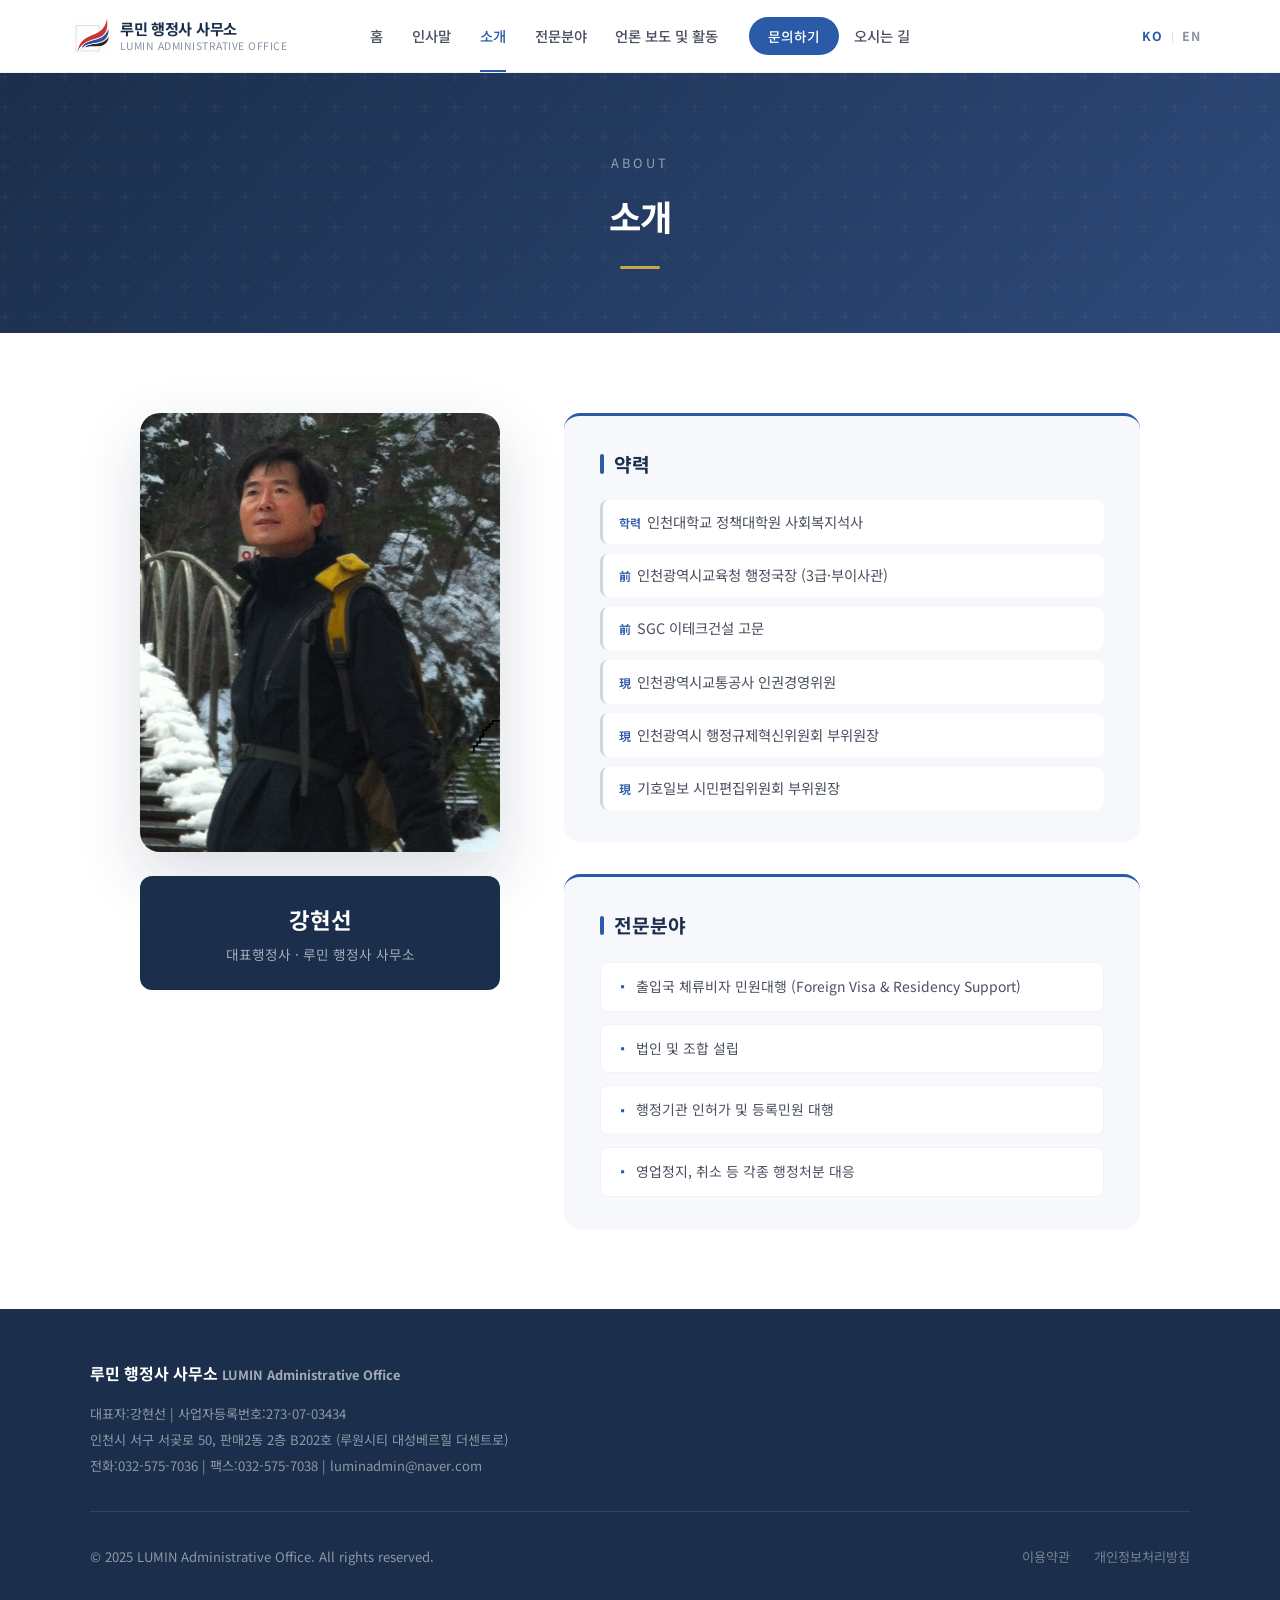
==== commit 8a226a14: "Add files via upload" ====
--- a/about.html
+++ b/about.html
@@ -21,43 +21,123 @@
 @media(max-width:900px){.ab-grid{grid-template-columns:1fr}.ph-col{position:static;max-width:320px;margin:0 auto}.sp-grid{grid-template-columns:1fr}}
 
 /* ── nav 위치 고정 ── */
-.nav-wrap{display:flex;align-items:center;height:72px;padding:0 2rem;max-width:1200px;margin:0 auto}
-.logo-link{flex-shrink:0}
-.nav-list{display:flex;align-items:center;gap:0;list-style:none;flex:1;justify-content:center}
-.nav-list a{white-space:nowrap;padding:0 0.9rem;height:72px;line-height:72px;display:block;font-size:.9rem;font-weight:500;color:var(--gray-700);transition:color .3s;position:relative;text-decoration:none}
+/* ── NAV CSS ── */
+.nav-wrap{display:flex;align-items:center;height:72px;padding:0 2rem;max-width:1200px;margin:0 auto;position:relative;justify-content:flex-start}
+.logo-link{flex-shrink:0;z-index:2;text-decoration:none;display:flex;align-items:center;gap:10px}
+.logo-img{height:38px;width:auto}
+.logo-text{font-size:.95rem;font-weight:700;color:var(--navy);letter-spacing:-.3px;line-height:1.3}
+.logo-sub{display:block;font-size:.65rem;font-weight:400;color:var(--gray-500);letter-spacing:.5px}
+
+/* PC: 메뉴 중앙 고정 */
+.nav-list{position:absolute;left:50%;transform:translateX(-50%);display:flex;align-items:center;list-style:none;z-index:1}
+.nav-list a{white-space:nowrap;padding:0 .9rem;height:72px;line-height:72px;display:block;font-size:.9rem;font-weight:500;color:var(--gray-700);transition:color .3s;position:relative;text-decoration:none}
 .nav-list a::after{content:'';position:absolute;bottom:0;left:.9rem;right:.9rem;height:2px;background:var(--blue);transform:scaleX(0);transition:transform .3s}
 .nav-list a:hover,.nav-list a.active{color:var(--blue)}
 .nav-list a:hover::after,.nav-list a.active::after{transform:scaleX(1)}
-.nav-cta{flex-shrink:0;margin-left:0;background:var(--blue)!important;color:var(--white)!important;padding:0 1.2rem!important;height:38px!important;line-height:38px!important;border-radius:20px!important;font-size:.85rem!important;transition:background .3s,transform .3s!important;white-space:nowrap}
+.nav-cta{background:var(--blue)!important;color:#fff!important;padding:0 1.2rem!important;height:38px!important;line-height:38px!important;border-radius:20px!important;font-size:.85rem!important;white-space:nowrap;display:inline-block;transition:background .3s!important}
 .nav-cta::after{display:none!important}
-.nav-cta:hover{background:var(--navy)!important;transform:translateY(-1px)!important}
-.lang-sw{display:flex;align-items:center;gap:4px;flex-shrink:0;margin-left:1rem;width:4.5rem;justify-content:center;position:relative;z-index:10}
+.nav-cta:hover{background:var(--navy)!important}
+
+/* KO/EN */
+.lang-sw{display:flex;align-items:center;gap:4px;margin-left:auto;flex-shrink:0;z-index:2;width:4.5rem;justify-content:center}
 .lang-btn{background:none;border:none;cursor:pointer;font-family:'Noto Sans KR',sans-serif;font-size:.78rem;font-weight:700;letter-spacing:1px;color:var(--gray-500);padding:.2rem 0;border-radius:4px;transition:color .2s;width:1.8rem;text-align:center}
-.lang-btn:hover{color:var(--blue)}
-.lang-btn.active{color:var(--blue)}
+.lang-btn:hover,.lang-btn.active{color:var(--blue)}
 .lang-div{color:var(--gray-300);font-size:.65rem}
 
+/* 햄버거 버튼 - PC에서 숨김 */
+.mobile-btn{display:none;background:none;border:none;cursor:pointer;flex-direction:column;gap:5px;padding:6px;z-index:2;flex-shrink:0;margin-left:.5rem}
+.mobile-btn span{display:block;width:24px;height:2px;background:var(--navy);border-radius:2px;transition:all .3s}
+
+/* ── 모바일 (768px 이하) ── */
+@media(max-width:768px){
+  /* 햄버거 버튼 표시 */
+  .mobile-btn{display:flex!important}
+
+  /* 메뉴: 화면 전체 오버레이 */
+  .nav-list{
+    position:fixed!important;
+    top:72px;left:0;right:0;bottom:0;
+    width:100vw;height:calc(100vh - 72px);
+    transform:translateX(-100%)!important;
+    background:#fff;
+    flex-direction:column;align-items:stretch;
+    padding:0;gap:0;
+    overflow-y:auto;
+    transition:transform .3s ease;
+    z-index:500;
+  }
+  .nav-list.open{transform:translateX(0)!important}
+
+  /* 메뉴 항목: 크고 탭하기 쉽게 */
+  .nav-list li{border-bottom:1px solid var(--gray-100)}
+  .nav-list a{
+    height:auto!important;
+    line-height:1!important;
+    padding:1.4rem 2rem!important;
+    font-size:1.1rem!important;
+    font-weight:500!important;
+    white-space:normal!important;
+    display:block!important;
+    width:100%!important;
+  }
+  .nav-list a::after{display:none!important}
+  .nav-list a.active{color:var(--blue);background:var(--blue-light)}
+
+  /* 문의하기 - 다른 메뉴 항목과 동일하게 */
+  .nav-cta{
+    background:none!important;
+    color:var(--gray-700)!important;
+    padding:1.4rem 2rem!important;
+    height:auto!important;
+    line-height:1!important;
+    border-radius:0!important;
+    font-size:1.1rem!important;
+    font-weight:500!important;
+    text-align:left!important;
+    display:block!important;
+    width:100%!important;
+    margin:0!important;
+  }
+  .nav-cta:hover{background:none!important;transform:none!important;color:var(--blue)!important;}
+
+  /* PC nav 숨김 (absolute 포지션 해제됨) */
+  .nav-list{position:fixed!important;left:0!important;transform:translateX(-100%)!important}
+}
+
+
 </style></head><body>
-<header class="header" id="header"><nav class="nav-wrap">
-<a href="index.html" class="logo-link"><img src="[data-uri]" alt="루민" class="logo-img"><span class="logo-text">루민 행정사 사무소<span class="logo-sub">LUMIN ADMINISTRATIVE OFFICE</span></span></a>
-<ul class="nav-list" id="navList"><li><a href="index.html" data-ko="홈" data-en="Home">홈</a></li>
-<li><a href="greeting.html" data-ko="인사말" data-en="Greeting">인사말</a></li>
-<li><a href="about.html" class="active" data-ko="소개" data-en="About">소개</a></li>
-<li><a href="services.html" data-ko="전문분야" data-en="Services">전문분야</a></li>
-<li><a href="news.html" data-ko="언론 보도 및 활동" data-en="News & Activities">언론 보도 및 활동</a></li>
-<li><a href="contact.html" class="nav-cta" data-ko="문의하기" data-en="Contact">문의하기</a></li>
-<li><a href="location.html" data-ko="오시는 길" data-en="Location">오시는 길</a></li>
-</ul>
-<div class="lang-sw"><button class="lang-btn active" data-lang="ko" onclick="setLang('ko')">KO</button><span class="lang-div">|</span><button class="lang-btn" data-lang="en" onclick="setLang('en')">EN</button></div>
-<button class="mobile-btn" id="mobileBtn"><span></span><span></span><span></span></button>
-</nav></header>
+<header class="header" id="header">
+<nav class="nav-wrap">
+  <a href="index.html" class="logo-link">
+    <img src="[data-uri]" alt="루민 행정사 사무소" class="logo-img">
+    <span class="logo-text">루민 행정사 사무소<span class="logo-sub">LUMIN ADMINISTRATIVE OFFICE</span></span>
+  </a>
+  <ul class="nav-list" id="navList">
+    <li><a href="index.html" data-ko="홈" data-en="Home">홈</a></li>
+    <li><a href="greeting.html" data-ko="인사말" data-en="Greeting">인사말</a></li>
+    <li><a href="about.html" class="active" data-ko="소개" data-en="About">소개</a></li>
+    <li><a href="services.html" data-ko="전문분야" data-en="Services">전문분야</a></li>
+    <li><a href="news.html" data-ko="언론 보도 및 활동" data-en="News & Activities">언론 보도 및 활동</a></li>
+    <li><a href="contact.html" class="nav-cta" data-ko="문의하기" data-en="Contact">문의하기</a></li>
+    <li><a href="location.html" data-ko="오시는 길" data-en="Location">오시는 길</a></li>
+  </ul>
+  <div class="lang-sw">
+    <button class="lang-btn active" data-lang="ko" onclick="setLang('ko')">KO</button>
+    <span class="lang-div">|</span>
+    <button class="lang-btn" data-lang="en" onclick="setLang('en')">EN</button>
+  </div>
+  <button class="mobile-btn" id="mobileBtn" aria-label="메뉴">
+    <span></span><span></span><span></span>
+  </button>
+</nav>
+</header>
 <div class="page-hero"><p class="page-hero-label">ABOUT</p><h1 data-ko="소개" data-en="About">소개</h1><div class="page-hero-line"></div></div>
 <section class="ab-sect"><div class="ab-inner"><div class="ab-grid">
 <div class="ph-col">
   <img src="[data-uri]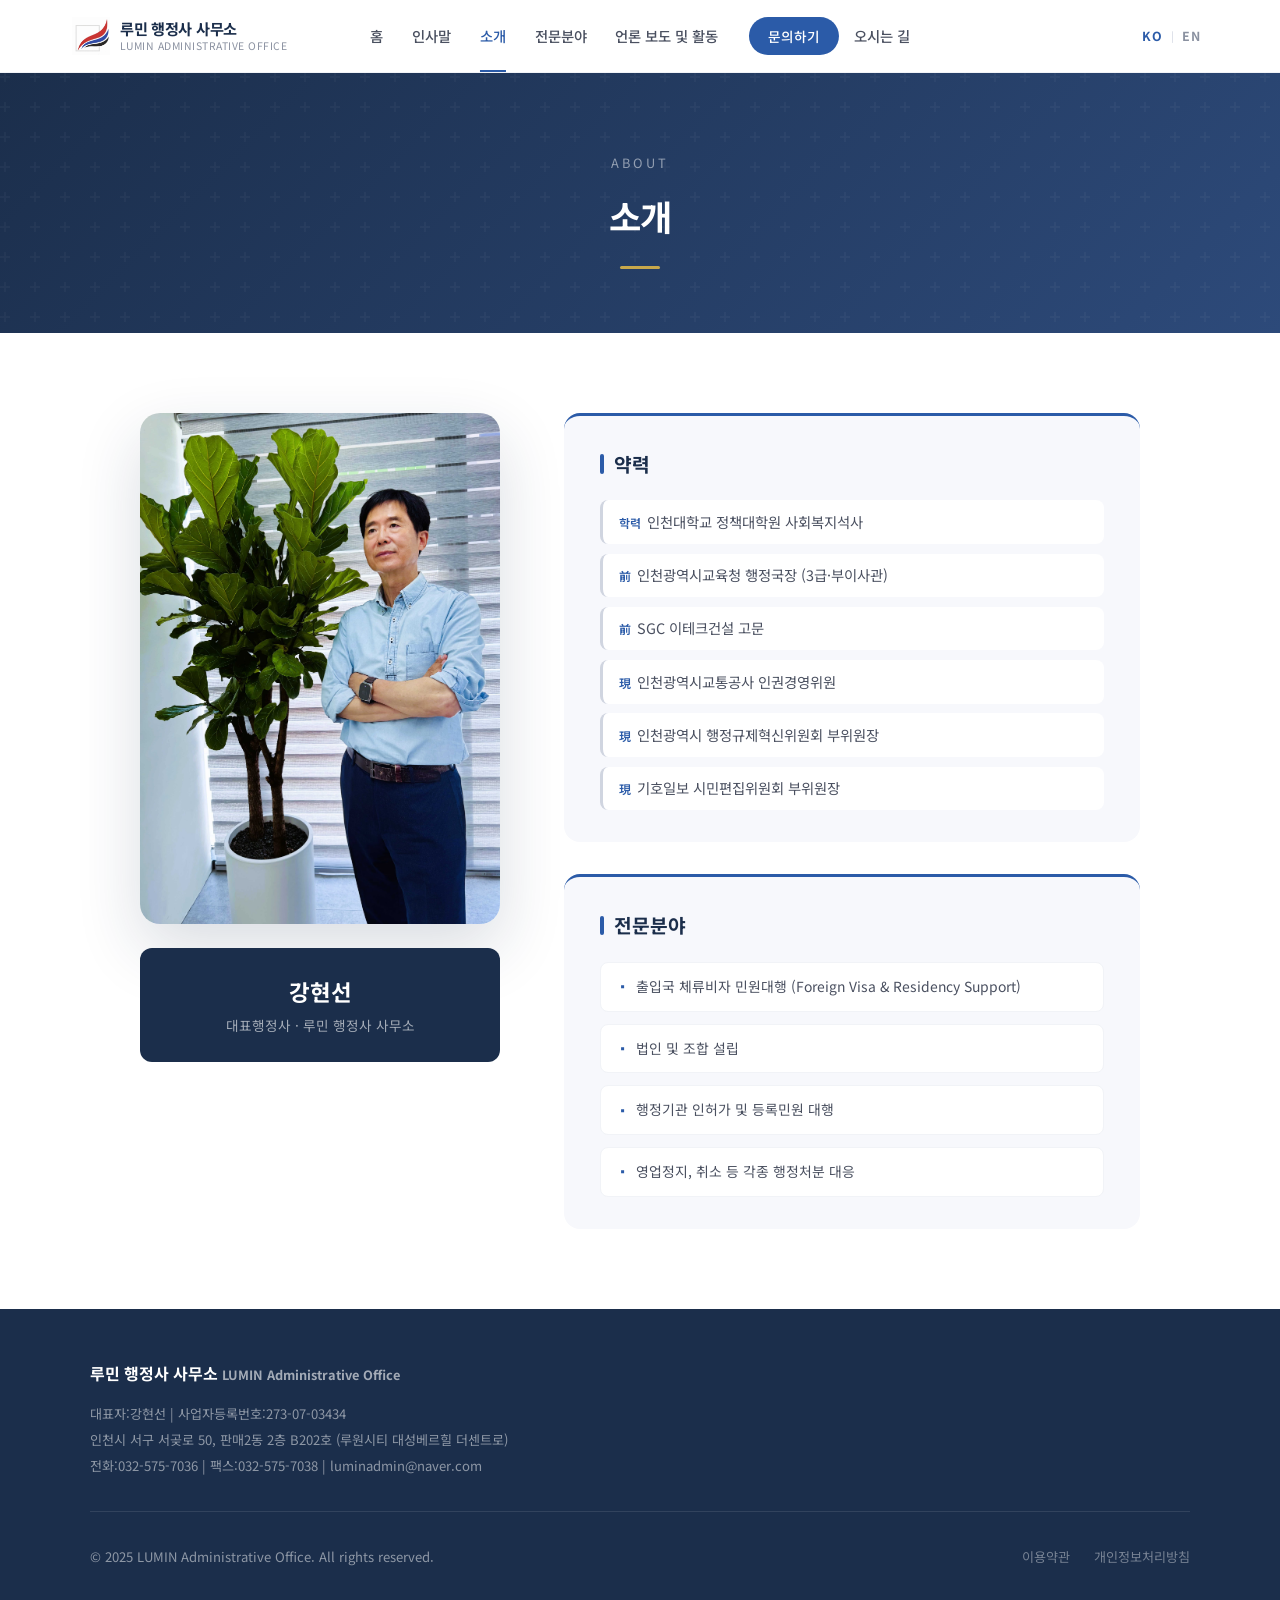
==== commit 55b6ffbc: "Add files via upload" ====
--- a/about.html
+++ b/about.html
@@ -22,7 +22,7 @@
 
 /* ── nav 위치 고정 ── */
 /* ── NAV CSS ── */
-.nav-wrap{display:flex;align-items:center;height:72px;padding:0 2rem;max-width:1200px;margin:0 auto;position:relative;justify-content:flex-start}
+.nav-wrap{display:flex;align-items:center;height:72px;padding:0 2rem;max-width:1200px;margin:0 auto;position:relative}
 .logo-link{flex-shrink:0;z-index:2;text-decoration:none;display:flex;align-items:center;gap:10px}
 .logo-img{height:38px;width:auto}
 .logo-text{font-size:.95rem;font-weight:700;color:var(--navy);letter-spacing:-.3px;line-height:1.3}
@@ -134,10 +134,10 @@
 <div class="page-hero"><p class="page-hero-label">ABOUT</p><h1 data-ko="소개" data-en="About">소개</h1><div class="page-hero-line"></div></div>
 <section class="ab-sect"><div class="ab-inner"><div class="ab-grid">
 <div class="ph-col">
-  <img src="[data-uri]